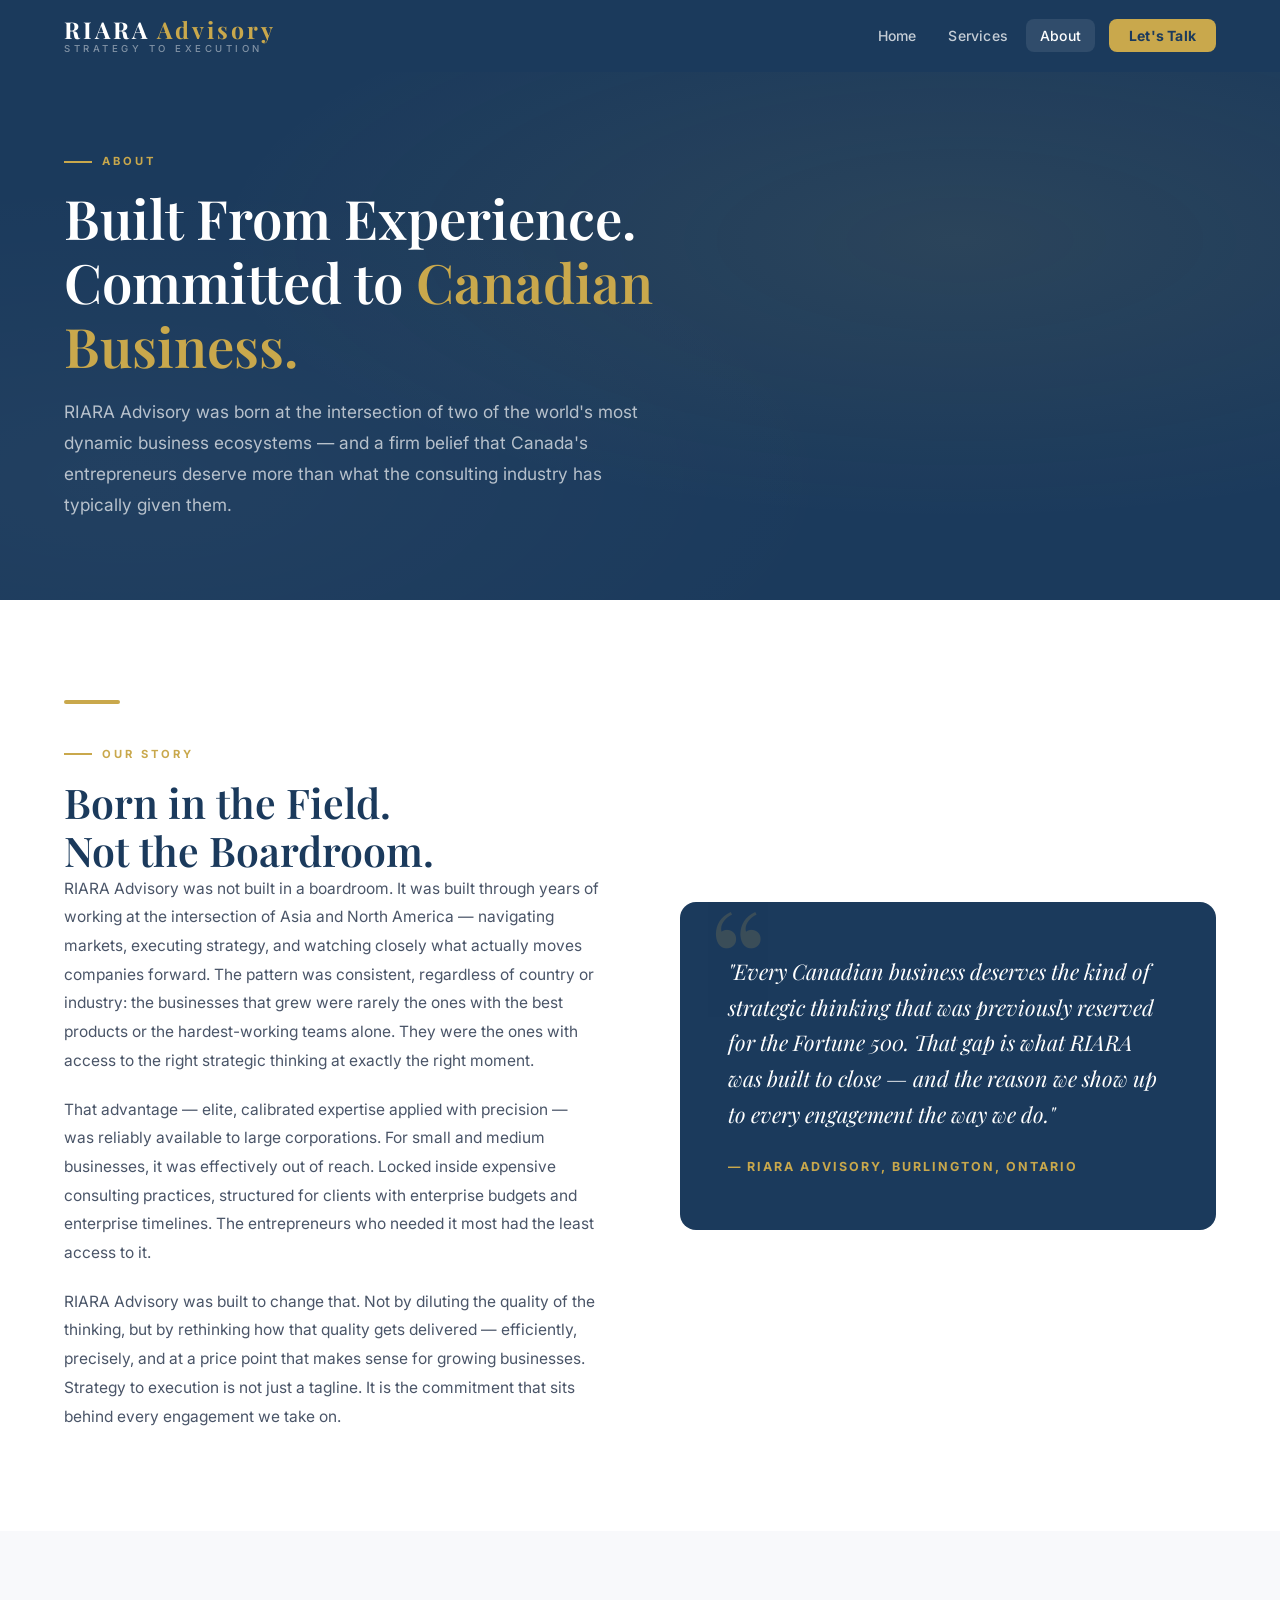
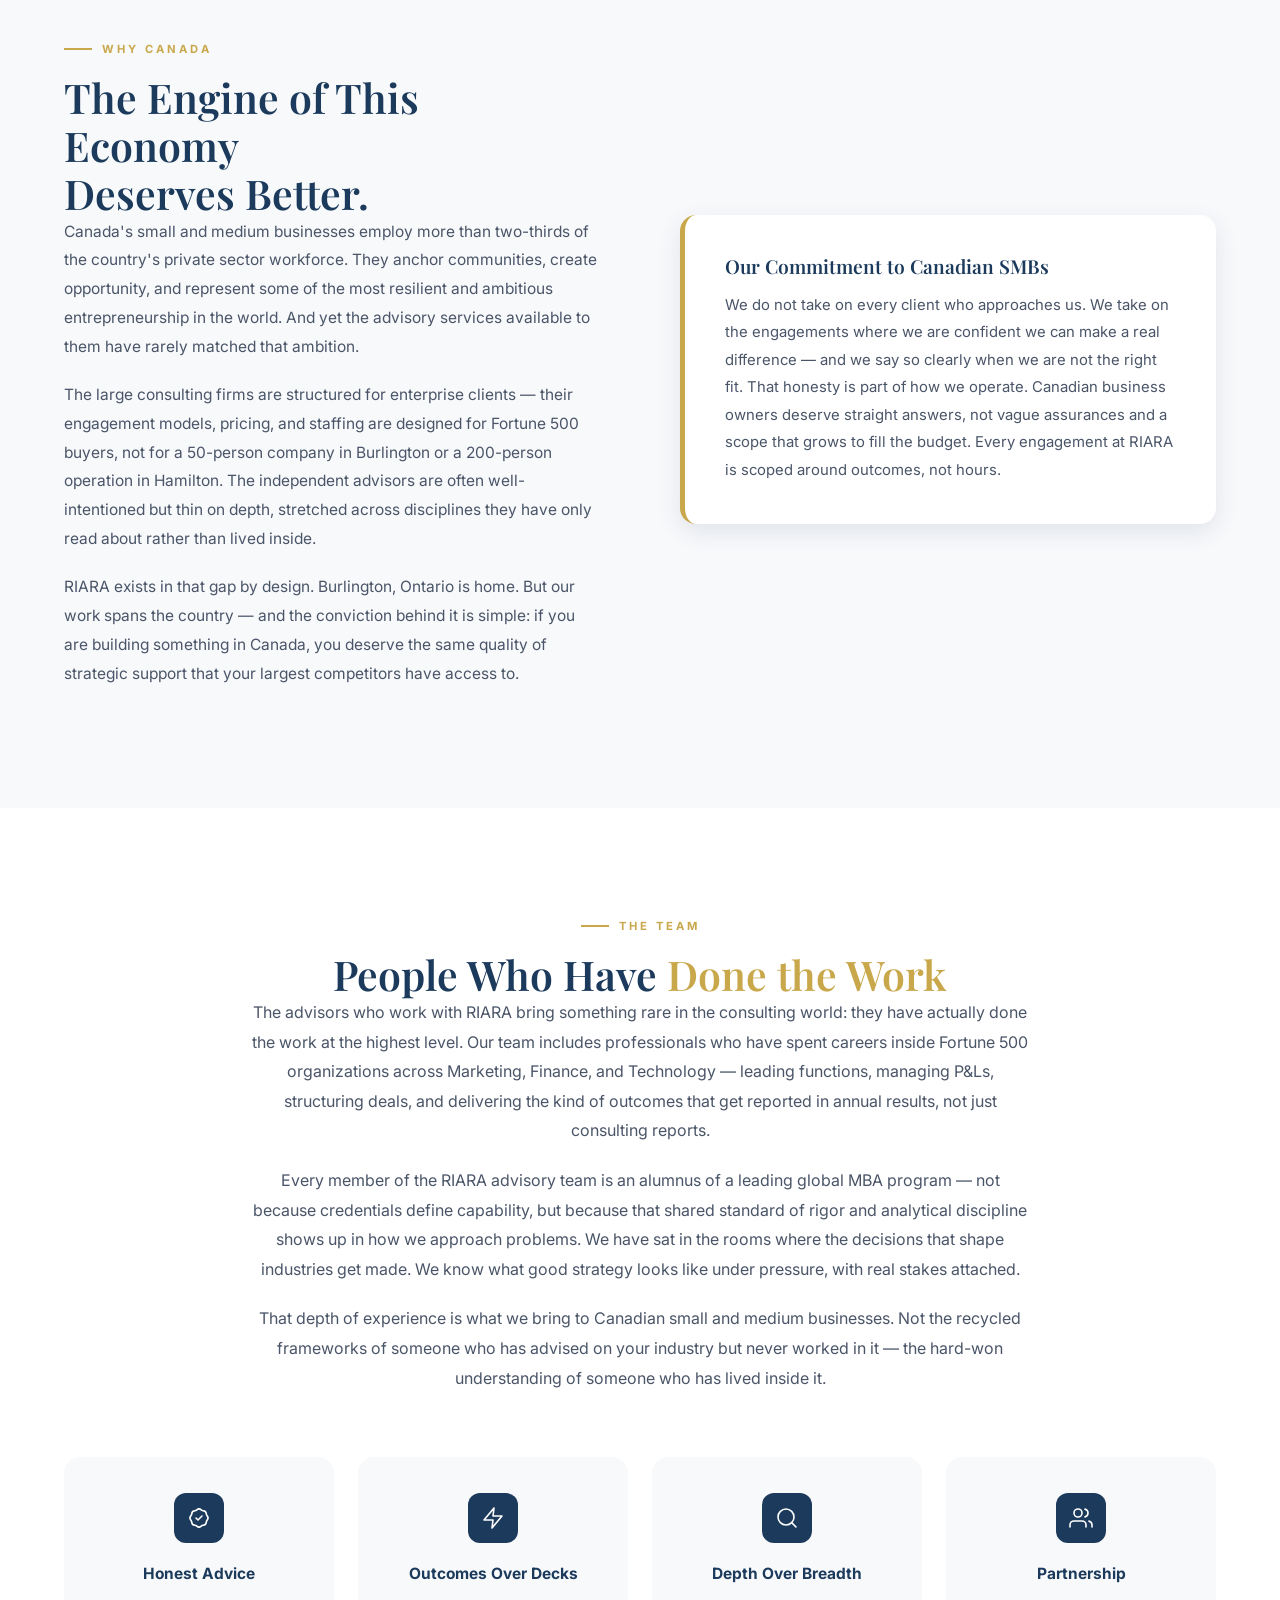
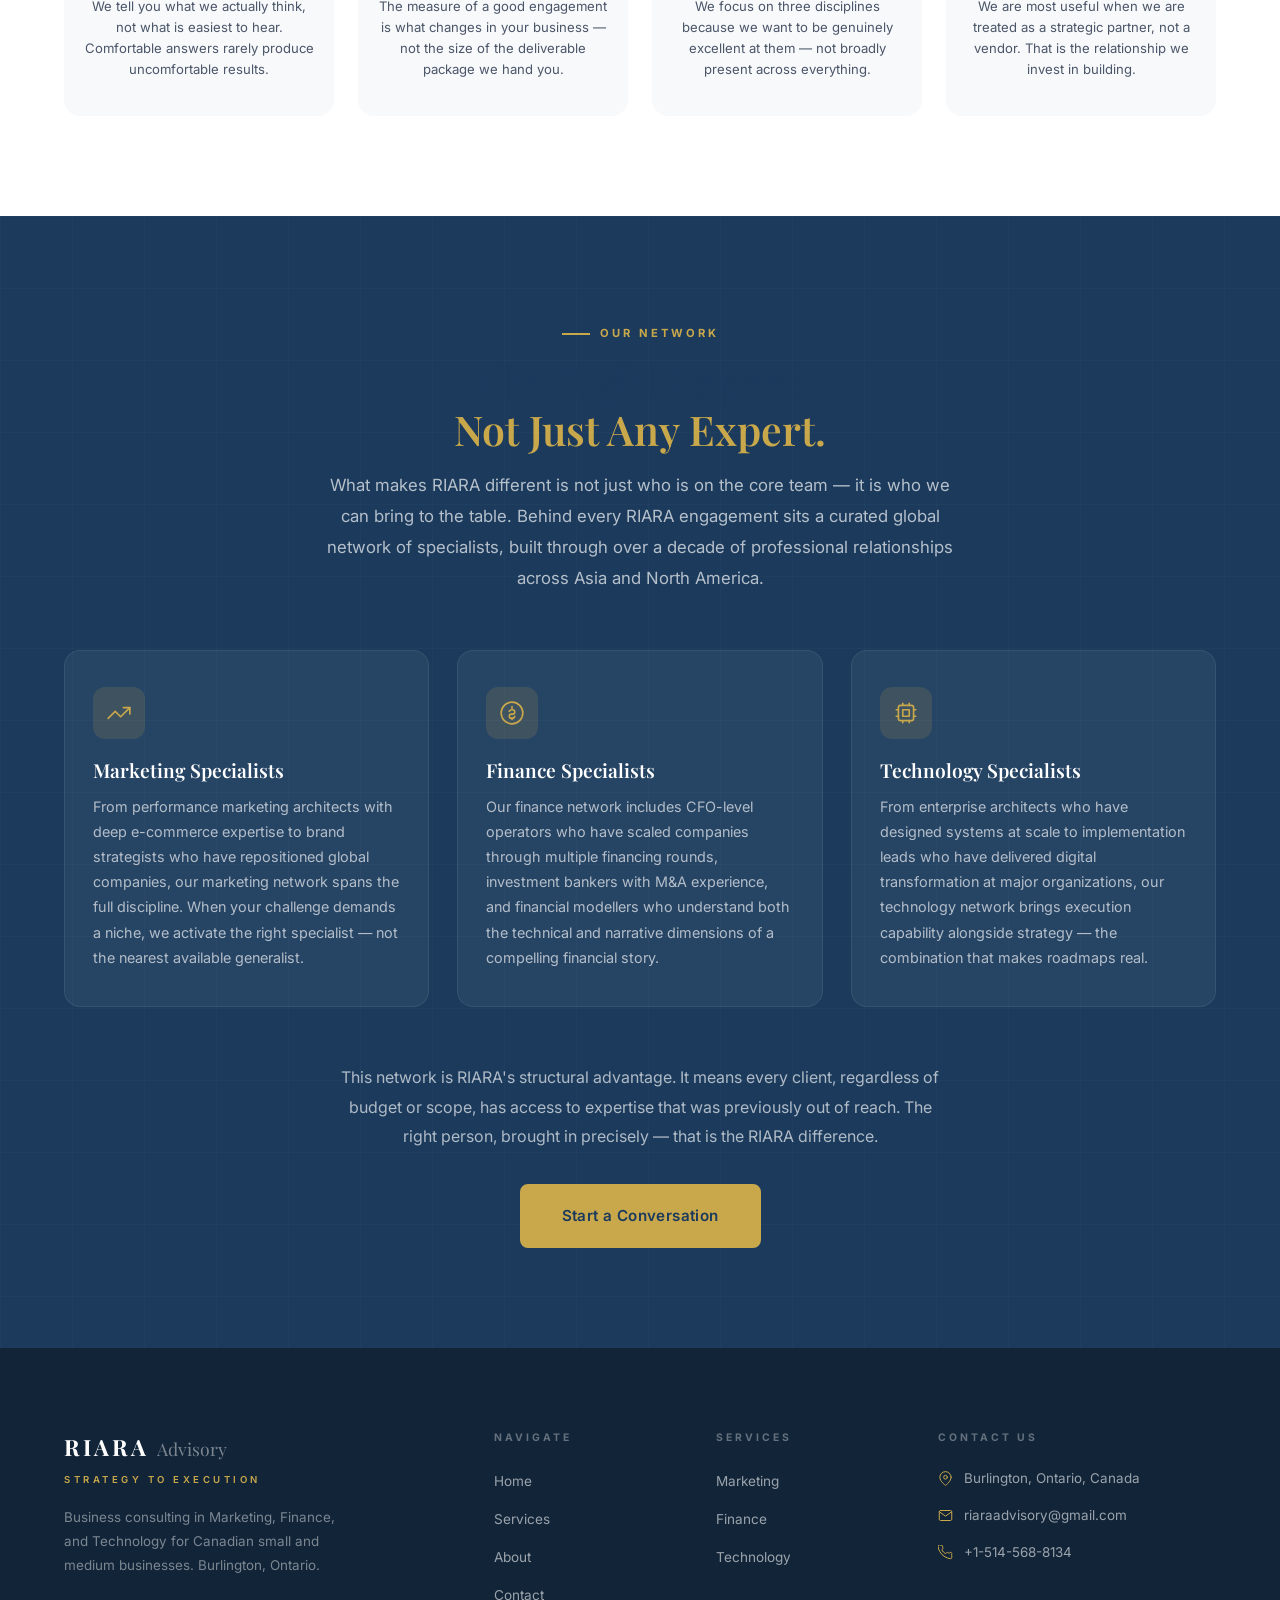
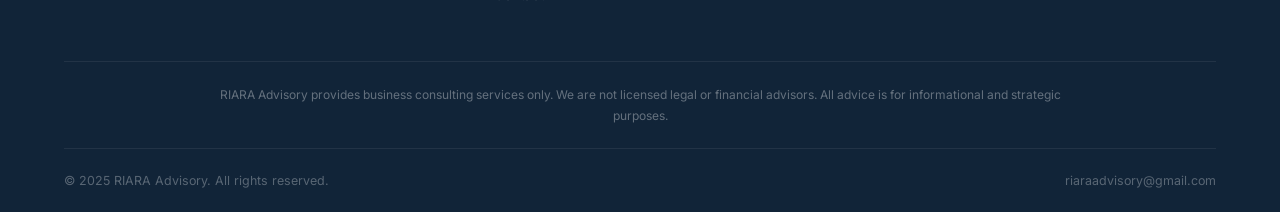
==== about.html @ 06f5a24e "Initial website launch" ====
<!DOCTYPE html>
<html lang="en">
<head>
  <meta charset="UTF-8" />
  <meta name="viewport" content="width=device-width, initial-scale=1.0" />
  <meta name="description" content="About RIARA Advisory — built from real experience across Asia and North America, committed to Canadian small and medium businesses. Burlington, Ontario." />
  <title>About | RIARA Advisory</title>
  <link rel="stylesheet" href="styles.css" />
  <link rel="icon" type="image/svg+xml" href="data:image/svg+xml,%3Csvg xmlns='http://www.w3.org/2000/svg' viewBox='0 0 32 32'%3E%3Crect width='32' height='32' rx='6' fill='%231B3A5C'/%3E%3Ctext x='16' y='22' text-anchor='middle' font-family='Georgia,serif' font-weight='700' font-size='14' fill='%23C9A84C'%3ER%3C/text%3E%3C/svg%3E" />
</head>
<body>

  <!-- ══════════════════════════════════════════════
       NAVIGATION
  ══════════════════════════════════════════════ -->
  <nav class="navbar" role="navigation" aria-label="Main navigation">
    <div class="nav-inner">
      <a href="index.html" class="nav-logo" aria-label="RIARA Advisory — Home">
        <span class="nav-logo-name">RIARA<span> Advisory</span></span>
        <span class="nav-logo-tag">Strategy to Execution</span>
      </a>
      <button class="nav-toggle" aria-label="Toggle navigation" aria-expanded="false">
        <span></span><span></span><span></span>
      </button>
      <ul class="nav-links" role="list">
        <li><a href="index.html">Home</a></li>
        <li><a href="services.html">Services</a></li>
        <li><a href="about.html">About</a></li>
        <li><a href="contact.html" class="nav-cta">Let's Talk</a></li>
      </ul>
    </div>
  </nav>


  <!-- ══════════════════════════════════════════════
       PAGE HEADER
  ══════════════════════════════════════════════ -->
  <header class="page-header" role="banner">
    <div class="container">
      <span class="section-label">About</span>
      <h1>Built From Experience.<br>Committed to <em>Canadian Business.</em></h1>
      <p>
        RIARA Advisory was born at the intersection of two of the world's most dynamic business
        ecosystems — and a firm belief that Canada's entrepreneurs deserve more than what the
        consulting industry has typically given them.
      </p>
    </div>
  </header>


  <!-- ══════════════════════════════════════════════
       OUR STORY
  ══════════════════════════════════════════════ -->
  <section class="section" aria-labelledby="story-heading">
    <div class="container">
      <div class="about-story-grid">

        <div class="story-body reveal">
          <div class="story-accent" aria-hidden="true"></div>
          <span class="section-label">Our Story</span>
          <h2 id="story-heading">Born in the Field.<br>Not the Boardroom.</h2>

          <p>
            RIARA Advisory was not built in a boardroom. It was built through years of working at the
            intersection of Asia and North America — navigating markets, executing strategy, and watching
            closely what actually moves companies forward. The pattern was consistent, regardless of
            country or industry: the businesses that grew were rarely the ones with the best products
            or the hardest-working teams alone. They were the ones with access to the right strategic
            thinking at exactly the right moment.
          </p>
          <p>
            That advantage — elite, calibrated expertise applied with precision — was reliably available
            to large corporations. For small and medium businesses, it was effectively out of reach.
            Locked inside expensive consulting practices, structured for clients with enterprise budgets
            and enterprise timelines. The entrepreneurs who needed it most had the least access to it.
          </p>
          <p>
            RIARA Advisory was built to change that. Not by diluting the quality of the thinking, but
            by rethinking how that quality gets delivered — efficiently, precisely, and at a price point
            that makes sense for growing businesses. Strategy to execution is not just a tagline. It is
            the commitment that sits behind every engagement we take on.
          </p>
        </div>

        <div class="reveal reveal-delay-2">
          <div class="quote-card">
            <blockquote>
              "Every Canadian business deserves the kind of strategic thinking that was previously
              reserved for the Fortune 500. That gap is what RIARA was built to close — and the
              reason we show up to every engagement the way we do."
            </blockquote>
            <cite>— RIARA Advisory, Burlington, Ontario</cite>
          </div>
        </div>

      </div>
    </div>
  </section>


  <!-- ══════════════════════════════════════════════
       WHY CANADA
  ══════════════════════════════════════════════ -->
  <section class="section section--alt" aria-labelledby="canada-heading">
    <div class="container">
      <div class="canada-grid">

        <div class="canada-content reveal">
          <span class="section-label">Why Canada</span>
          <h2 id="canada-heading">The Engine of This Economy<br>Deserves Better.</h2>
          <p>
            Canada's small and medium businesses employ more than two-thirds of the country's
            private sector workforce. They anchor communities, create opportunity, and represent
            some of the most resilient and ambitious entrepreneurship in the world. And yet the
            advisory services available to them have rarely matched that ambition.
          </p>
          <p>
            The large consulting firms are structured for enterprise clients — their engagement
            models, pricing, and staffing are designed for Fortune 500 buyers, not for a
            50-person company in Burlington or a 200-person operation in Hamilton. The independent
            advisors are often well-intentioned but thin on depth, stretched across disciplines
            they have only read about rather than lived inside.
          </p>
          <p>
            RIARA exists in that gap by design. Burlington, Ontario is home. But our work spans
            the country — and the conviction behind it is simple: if you are building something
            in Canada, you deserve the same quality of strategic support that your largest
            competitors have access to.
          </p>
        </div>

        <div class="reveal reveal-delay-2">
          <div class="canada-highlight">
            <h3>Our Commitment to Canadian SMBs</h3>
            <p>
              We do not take on every client who approaches us. We take on the engagements where
              we are confident we can make a real difference — and we say so clearly when we are
              not the right fit. That honesty is part of how we operate. Canadian business owners
              deserve straight answers, not vague assurances and a scope that grows to fill the
              budget. Every engagement at RIARA is scoped around outcomes, not hours.
            </p>
          </div>
        </div>

      </div>
    </div>
  </section>


  <!-- ══════════════════════════════════════════════
       THE TEAM
  ══════════════════════════════════════════════ -->
  <section class="section" aria-labelledby="team-heading">
    <div class="container">
      <div class="section-header--center reveal">
        <span class="section-label">The Team</span>
        <h2 id="team-heading">People Who Have <em>Done the Work</em></h2>
      </div>

      <div class="team-prose reveal reveal-delay-1">
        <p>
          The advisors who work with RIARA bring something rare in the consulting world: they
          have actually done the work at the highest level. Our team includes professionals who
          have spent careers inside Fortune 500 organizations across Marketing, Finance, and
          Technology — leading functions, managing P&amp;Ls, structuring deals, and delivering
          the kind of outcomes that get reported in annual results, not just consulting reports.
        </p>
        <p>
          Every member of the RIARA advisory team is an alumnus of a leading global MBA program —
          not because credentials define capability, but because that shared standard of rigor
          and analytical discipline shows up in how we approach problems. We have sat in the
          rooms where the decisions that shape industries get made. We know what good strategy
          looks like under pressure, with real stakes attached.
        </p>
        <p>
          That depth of experience is what we bring to Canadian small and medium businesses.
          Not the recycled frameworks of someone who has advised on your industry but never
          worked in it — the hard-won understanding of someone who has lived inside it.
        </p>
      </div>

      <!-- Values grid -->
      <div class="values-grid">
        <div class="value-card reveal reveal-delay-1">
          <div class="value-icon" aria-hidden="true">
            <svg viewBox="0 0 24 24"><path d="M9 12l2 2 4-4M7.835 4.697a3.42 3.42 0 001.946-.806 3.42 3.42 0 014.438 0 3.42 3.42 0 001.946.806 3.42 3.42 0 013.138 3.138 3.42 3.42 0 00.806 1.946 3.42 3.42 0 010 4.438 3.42 3.42 0 00-.806 1.946 3.42 3.42 0 01-3.138 3.138 3.42 3.42 0 00-1.946.806 3.42 3.42 0 01-4.438 0 3.42 3.42 0 00-1.946-.806 3.42 3.42 0 01-3.138-3.138 3.42 3.42 0 00-.806-1.946 3.42 3.42 0 010-4.438 3.42 3.42 0 00.806-1.946 3.42 3.42 0 013.138-3.138z"/></svg>
          </div>
          <div class="value-name">Honest Advice</div>
          <p class="value-desc">We tell you what we actually think, not what is easiest to hear. Comfortable answers rarely produce uncomfortable results.</p>
        </div>

        <div class="value-card reveal reveal-delay-2">
          <div class="value-icon" aria-hidden="true">
            <svg viewBox="0 0 24 24"><path d="M13 2L3 14h9l-1 8 10-12h-9l1-8z"/></svg>
          </div>
          <div class="value-name">Outcomes Over Decks</div>
          <p class="value-desc">The measure of a good engagement is what changes in your business — not the size of the deliverable package we hand you.</p>
        </div>

        <div class="value-card reveal reveal-delay-3">
          <div class="value-icon" aria-hidden="true">
            <svg viewBox="0 0 24 24"><circle cx="11" cy="11" r="8"/><line x1="21" y1="21" x2="16.65" y2="16.65"/></svg>
          </div>
          <div class="value-name">Depth Over Breadth</div>
          <p class="value-desc">We focus on three disciplines because we want to be genuinely excellent at them — not broadly present across everything.</p>
        </div>

        <div class="value-card reveal reveal-delay-4">
          <div class="value-icon" aria-hidden="true">
            <svg viewBox="0 0 24 24"><path d="M17 21v-2a4 4 0 00-4-4H5a4 4 0 00-4 4v2"/><circle cx="9" cy="7" r="4"/><path d="M23 21v-2a4 4 0 00-3-3.87M16 3.13a4 4 0 010 7.75"/></svg>
          </div>
          <div class="value-name">Partnership</div>
          <p class="value-desc">We are most useful when we are treated as a strategic partner, not a vendor. That is the relationship we invest in building.</p>
        </div>
      </div>
    </div>
  </section>


  <!-- ══════════════════════════════════════════════
       OUR NETWORK
  ══════════════════════════════════════════════ -->
  <section class="section section--navy" aria-labelledby="network-heading">
    <div class="container">
      <div class="section-header--center reveal">
        <span class="section-label">Our Network</span>
        <h2 class="section-title" id="network-heading">The Right Expert.<br><em>Not Just Any Expert.</em></h2>
        <p class="section-intro centered" style="color:rgba(255,255,255,.68)">
          What makes RIARA different is not just who is on the core team — it is who we can
          bring to the table. Behind every RIARA engagement sits a curated global network of
          specialists, built through over a decade of professional relationships across Asia
          and North America.
        </p>
      </div>

      <div class="network-grid">
        <div class="net-card reveal reveal-delay-1">
          <div class="net-icon" aria-hidden="true">
            <svg viewBox="0 0 24 24"><polyline points="22 7 13.5 15.5 8.5 10.5 2 17"/><polyline points="16 7 22 7 22 13"/></svg>
          </div>
          <h3>Marketing Specialists</h3>
          <p>
            From performance marketing architects with deep e-commerce expertise to brand strategists
            who have repositioned global companies, our marketing network spans the full discipline.
            When your challenge demands a niche, we activate the right specialist — not the nearest
            available generalist.
          </p>
        </div>

        <div class="net-card reveal reveal-delay-2">
          <div class="net-icon" aria-hidden="true">
            <svg viewBox="0 0 24 24"><circle cx="12" cy="12" r="10"/><path d="M12 6v1.5m0 9V18m-2.5-7.5A2.5 2.5 0 0112 9h.5a2 2 0 010 4h-1a2 2 0 000 4H12a2.5 2.5 0 002.5-2"/></svg>
          </div>
          <h3>Finance Specialists</h3>
          <p>
            Our finance network includes CFO-level operators who have scaled companies through
            multiple financing rounds, investment bankers with M&amp;A experience, and financial
            modellers who understand both the technical and narrative dimensions of a compelling
            financial story.
          </p>
        </div>

        <div class="net-card reveal reveal-delay-3">
          <div class="net-icon" aria-hidden="true">
            <svg viewBox="0 0 24 24"><rect x="5" y="5" width="14" height="14" rx="2"/><rect x="9" y="9" width="6" height="6"/><path d="M9 5V3M15 5V3M9 21v-2M15 21v-2M5 9H3M5 15H3M21 9h-2M21 15h-2"/></svg>
          </div>
          <h3>Technology Specialists</h3>
          <p>
            From enterprise architects who have designed systems at scale to implementation leads
            who have delivered digital transformation at major organizations, our technology
            network brings execution capability alongside strategy — the combination that makes
            roadmaps real.
          </p>
        </div>
      </div>

      <div style="text-align:center; margin-top:56px;" class="reveal">
        <p style="color:rgba(255,255,255,.65); max-width:600px; margin:0 auto 32px; font-size:1rem; line-height:1.85;">
          This network is RIARA's structural advantage. It means every client, regardless of
          budget or scope, has access to expertise that was previously out of reach. The right
          person, brought in precisely — that is the RIARA difference.
        </p>
        <a href="contact.html" class="btn btn-primary btn-lg">Start a Conversation</a>
      </div>
    </div>
  </section>


  <!-- ══════════════════════════════════════════════
       FOOTER
  ══════════════════════════════════════════════ -->
  <footer class="footer" role="contentinfo">
    <div class="footer-main">
      <div class="container">
        <div class="footer-grid">

          <div>
            <div class="footer-brand-logo">
              <span class="footer-brand-name">RIARA<span> </span></span>
              <span class="footer-brand-suffix">Advisory</span>
            </div>
            <div class="footer-brand-tagline">Strategy to Execution</div>
            <p class="footer-brand-desc">
              Business consulting in Marketing, Finance, and Technology for Canadian
              small and medium businesses. Burlington, Ontario.
            </p>
          </div>

          <div>
            <p class="footer-col-head">Navigate</p>
            <ul class="footer-nav-links" role="list">
              <li><a href="index.html">Home</a></li>
              <li><a href="services.html">Services</a></li>
              <li><a href="about.html">About</a></li>
              <li><a href="contact.html">Contact</a></li>
            </ul>
          </div>

          <div>
            <p class="footer-col-head">Services</p>
            <ul class="footer-nav-links" role="list">
              <li><a href="services.html#marketing">Marketing</a></li>
              <li><a href="services.html#finance">Finance</a></li>
              <li><a href="services.html#technology">Technology</a></li>
            </ul>
          </div>

          <div>
            <p class="footer-col-head">Contact Us</p>
            <div class="footer-contact-item">
              <svg viewBox="0 0 24 24" aria-hidden="true"><path d="M21 10c0 7-9 13-9 13s-9-6-9-13a9 9 0 0118 0z"/><circle cx="12" cy="10" r="3"/></svg>
              <span>Burlington, Ontario, Canada</span>
            </div>
            <div class="footer-contact-item">
              <svg viewBox="0 0 24 24" aria-hidden="true"><path d="M4 4h16c1.1 0 2 .9 2 2v12c0 1.1-.9 2-2 2H4c-1.1 0-2-.9-2-2V6c0-1.1.9-2 2-2z"/><polyline points="22,6 12,13 2,6"/></svg>
              <a href="mailto:riaraadvisory@gmail.com">riaraadvisory@gmail.com</a>
            </div>
            <div class="footer-contact-item">
              <svg viewBox="0 0 24 24" aria-hidden="true"><path d="M22 16.92v3a2 2 0 01-2.18 2 19.79 19.79 0 01-8.63-3.07A19.5 19.5 0 013.07 10.8 19.79 19.79 0 01.1 2.14 2 2 0 012.11 0h3a2 2 0 012 1.72 12.84 12.84 0 00.7 2.81 2 2 0 01-.45 2.11L6.09 7.91a16 16 0 006 6l1.27-1.27a2 2 0 012.11-.45 12.84 12.84 0 002.81.7A2 2 0 0122 14.92z"/></svg>
              <a href="tel:+15145688134">+1-514-568-8134</a>
            </div>
          </div>

        </div>
      </div>
    </div>

    <div class="container">
      <hr class="footer-hr" />
      <div class="footer-disclaimer">
        <p>
          RIARA Advisory provides business consulting services only. We are not licensed legal or
          financial advisors. All advice is for informational and strategic purposes.
        </p>
      </div>
      <div class="footer-bottom">
        <p>&copy; 2025 RIARA Advisory. All rights reserved.</p>
        <a href="contact.html">riaraadvisory@gmail.com</a>
      </div>
    </div>
  </footer>

  <script src="script.js"></script>
</body>
</html>
---- styles.css ----
/* ============================================================
   RIARA ADVISORY — styles.css
   Palette: Navy #1B3A5C  |  Gold #C9A84C  |  White #FFFFFF
   ============================================================ */

@import url('https://fonts.googleapis.com/css2?family=Playfair+Display:ital,wght@0,400;0,600;0,700;1,400;1,600&family=Inter:wght@300;400;500;600;700&display=swap');

/* ── Variables ─────────────────────────────────────────── */
:root {
  --navy:        #1B3A5C;
  --navy-dark:   #112438;
  --navy-mid:    #234b78;
  --gold:        #C9A84C;
  --gold-light:  #dbbe72;
  --gold-dark:   #a8882e;
  --white:       #FFFFFF;
  --off-white:   #F8F9FB;
  --light-gray:  #EFF2F6;
  --mid-gray:    #DDE3EC;
  --text-dark:   #16202E;
  --text-mid:    #4A5568;
  --text-light:  #718096;

  --ff-display: 'Playfair Display', Georgia, serif;
  --ff-body:    'Inter', -apple-system, BlinkMacSystemFont, 'Segoe UI', sans-serif;

  --max-w:     1200px;
  --pad-x:     24px;
  --nav-h:     72px;

  --sp-xs:  8px;
  --sp-sm:  16px;
  --sp-md:  32px;
  --sp-lg:  64px;
  --sp-xl:  100px;

  --radius:    8px;
  --radius-lg: 16px;

  --shadow-sm: 0 2px 8px  rgba(27,58,92,.07);
  --shadow-md: 0 8px 24px rgba(27,58,92,.11);
  --shadow-lg: 0 20px 56px rgba(27,58,92,.15);

  --ease: .3s ease;
}

/* ── Reset ──────────────────────────────────────────────── */
*,*::before,*::after { box-sizing:border-box; margin:0; padding:0; }

html { scroll-behavior:smooth; font-size:16px; }

body {
  font-family: var(--ff-body);
  color: var(--text-dark);
  background: var(--white);
  line-height: 1.7;
  -webkit-font-smoothing: antialiased;
}

img { max-width:100%; height:auto; display:block; }
a   { color:inherit; text-decoration:none; }
ul  { list-style:none; }
button { cursor:pointer; border:none; background:none; font-family:inherit; }

/* ── Typography ─────────────────────────────────────────── */
h1,h2,h3,h4 {
  font-family: var(--ff-display);
  line-height: 1.18;
  font-weight: 600;
  color: var(--navy);
}
h1 { font-size: clamp(2.1rem, 4.5vw, 3.4rem); }
h2 { font-size: clamp(1.75rem, 3.2vw, 2.6rem); }
h3 { font-size: clamp(1.2rem,  2.2vw, 1.65rem); }
h4 { font-size: 1.05rem; font-family: var(--ff-body); font-weight: 700; }

p  { color: var(--text-mid); line-height: 1.85; }

em { font-style:normal; color: var(--gold); }

/* ── Layout helpers ─────────────────────────────────────── */
.container {
  max-width: var(--max-w);
  margin: 0 auto;
  padding: 0 var(--pad-x);
}

.section { padding: var(--sp-xl) 0; }
.section--alt { background: var(--off-white); }
.section--navy {
  background: var(--navy);
  position: relative;
  overflow: hidden;
}
.section--navy::before {
  content: '';
  position: absolute;
  inset: 0;
  background-image:
    linear-gradient(rgba(255,255,255,.025) 1px, transparent 1px),
    linear-gradient(90deg, rgba(255,255,255,.025) 1px, transparent 1px);
  background-size: 72px 72px;
  pointer-events: none;
}
.section--navy .container { position:relative; z-index:1; }

.section-label {
  display: inline-flex;
  align-items: center;
  gap: 10px;
  font-size: .7rem;
  font-weight: 700;
  letter-spacing: 3px;
  text-transform: uppercase;
  color: var(--gold);
  margin-bottom: 14px;
}
.section-label::before {
  content: '';
  display: block;
  width: 28px;
  height: 2px;
  background: var(--gold);
  flex-shrink: 0;
}

.section-title { margin-bottom: 16px; }

.section-intro {
  font-size: 1.05rem;
  color: var(--text-mid);
  max-width: 640px;
  line-height: 1.85;
  margin-bottom: 56px;
}
.section-intro.centered { margin-inline: auto; text-align: center; }

.section-header--center { text-align: center; }
.section-header--center .section-label { justify-content: center; }
.section-header--center .section-intro { margin-inline: auto; }

/* ── Buttons ────────────────────────────────────────────── */
.btn {
  display: inline-flex;
  align-items: center;
  justify-content: center;
  gap: 8px;
  padding: 14px 32px;
  border-radius: var(--radius);
  font-family: var(--ff-body);
  font-size: .9rem;
  font-weight: 600;
  letter-spacing: .4px;
  transition: all var(--ease);
  border: 2px solid transparent;
  white-space: nowrap;
}
.btn-primary {
  background: var(--gold);
  color: var(--navy);
  border-color: var(--gold);
}
.btn-primary:hover {
  background: var(--gold-dark);
  border-color: var(--gold-dark);
  transform: translateY(-2px);
  box-shadow: 0 8px 28px rgba(201,168,76,.38);
}
.btn-secondary {
  background: transparent;
  color: var(--white);
  border-color: rgba(255,255,255,.55);
}
.btn-secondary:hover {
  background: var(--white);
  border-color: var(--white);
  color: var(--navy);
  transform: translateY(-2px);
}
.btn-outline {
  background: transparent;
  color: var(--navy);
  border-color: var(--navy);
}
.btn-outline:hover {
  background: var(--navy);
  color: var(--white);
  transform: translateY(-2px);
}
.btn-lg { padding: 17px 40px; font-size: .95rem; }


/* ============================================================
   NAVIGATION
   ============================================================ */
.navbar {
  position: fixed;
  top: 0; left: 0; right: 0;
  z-index: 1000;
  height: var(--nav-h);
  background: var(--navy);
  transition: box-shadow var(--ease);
}
.navbar.scrolled {
  box-shadow: 0 4px 28px rgba(0,0,0,.18);
}
.nav-inner {
  max-width: var(--max-w);
  margin: 0 auto;
  padding: 0 var(--pad-x);
  height: 100%;
  display: flex;
  align-items: center;
  justify-content: space-between;
}

/* Logo */
.nav-logo { display:flex; flex-direction:column; line-height:1; gap:3px; }
.nav-logo-name {
  font-family: var(--ff-display);
  font-size: 1.45rem;
  font-weight: 700;
  color: var(--white);
  letter-spacing: 3px;
}
.nav-logo-name span { color: var(--gold); }
.nav-logo-tag {
  font-size: .6rem;
  font-weight: 500;
  letter-spacing: 3.5px;
  text-transform: uppercase;
  color: rgba(255,255,255,.45);
}

/* Links */
.nav-links {
  display: flex;
  align-items: center;
  gap: 4px;
}
.nav-links a {
  font-size: .875rem;
  font-weight: 500;
  color: rgba(255,255,255,.75);
  padding: 8px 14px;
  border-radius: var(--radius);
  transition: all var(--ease);
  letter-spacing: .2px;
}
.nav-links a:hover,
.nav-links a.active {
  color: var(--white);
  background: rgba(255,255,255,.09);
}
.nav-links .nav-cta {
  background: var(--gold);
  color: var(--navy);
  padding: 8px 20px;
  margin-left: 10px;
  font-weight: 700;
}
.nav-links .nav-cta:hover {
  background: var(--gold-dark);
  color: var(--navy);
  box-shadow: 0 4px 16px rgba(201,168,76,.4);
}

/* Hamburger */
.nav-toggle {
  display: none;
  flex-direction: column;
  justify-content: space-between;
  width: 26px;
  height: 18px;
  padding: 0;
  background: none;
  border: none;
}
.nav-toggle span {
  display: block;
  height: 2px;
  background: var(--white);
  border-radius: 2px;
  transition: all var(--ease);
}
.nav-toggle.open span:nth-child(1) { transform: rotate(45deg) translate(5px,6px); }
.nav-toggle.open span:nth-child(2) { opacity:0; }
.nav-toggle.open span:nth-child(3) { transform: rotate(-45deg) translate(5px,-6px); }


/* ============================================================
   PAGE HEADER (interior pages)
   ============================================================ */
.page-header {
  padding: calc(var(--nav-h) + 72px) 0 80px;
  background: var(--navy);
  position: relative;
  overflow: hidden;
}
.page-header::after {
  content: '';
  position: absolute;
  inset: 0;
  background:
    radial-gradient(ellipse at 75% 40%, rgba(201,168,76,.09) 0%, transparent 55%),
    radial-gradient(ellipse at 10% 80%, rgba(255,255,255,.03) 0%, transparent 45%);
  pointer-events: none;
}
.page-header .container { position:relative; z-index:1; }
.page-header .section-label { color: var(--gold); }
.page-header h1 { color: var(--white); max-width: 700px; margin-bottom: 18px; }
.page-header p  {
  color: rgba(255,255,255,.68);
  max-width: 580px;
  font-size: 1.08rem;
  line-height: 1.8;
}


/* ============================================================
   HERO
   ============================================================ */
.hero {
  min-height: 100vh;
  display: flex;
  align-items: center;
  background: var(--navy);
  position: relative;
  overflow: hidden;
  padding-top: var(--nav-h);
}
.hero-bg {
  position: absolute;
  inset: 0;
  background:
    radial-gradient(ellipse at 68% 18%, rgba(201,168,76,.1)  0%, transparent 48%),
    radial-gradient(ellipse at 15% 85%, rgba(255,255,255,.04) 0%, transparent 40%);
}
.hero-grid-pattern {
  position: absolute;
  inset: 0;
  background-image:
    linear-gradient(rgba(255,255,255,.028) 1px, transparent 1px),
    linear-gradient(90deg, rgba(255,255,255,.028) 1px, transparent 1px);
  background-size: 60px 60px;
}
.hero-content {
  position: relative;
  z-index: 1;
  max-width: 720px;
  padding: 80px 0;
}
.hero-eyebrow {
  display: inline-flex;
  align-items: center;
  gap: 12px;
  font-size: .7rem;
  font-weight: 700;
  letter-spacing: 3.5px;
  text-transform: uppercase;
  color: var(--gold);
  margin-bottom: 28px;
}
.hero-eyebrow::before {
  content: '';
  display: block;
  width: 36px;
  height: 2px;
  background: var(--gold);
}
.hero h1 {
  color: var(--white);
  font-size: clamp(2.4rem, 5vw, 3.8rem);
  font-weight: 700;
  line-height: 1.1;
  margin-bottom: 28px;
}
.hero-body {
  font-size: 1.12rem;
  color: rgba(255,255,255,.7);
  line-height: 1.85;
  max-width: 600px;
  margin-bottom: 44px;
}
.hero-actions {
  display: flex;
  gap: 16px;
  flex-wrap: wrap;
}

/* Scroll indicator */
.hero-scroll {
  position: absolute;
  bottom: 36px;
  left: 50%;
  transform: translateX(-50%);
  display: flex;
  flex-direction: column;
  align-items: center;
  gap: 6px;
  color: rgba(255,255,255,.3);
  font-size: .65rem;
  letter-spacing: 2px;
  text-transform: uppercase;
  animation: scrollBounce 2.2s ease-in-out infinite;
}
.hero-scroll svg {
  width: 18px;
  height: 18px;
  stroke: rgba(255,255,255,.3);
  fill: none;
  stroke-width: 2;
}
@keyframes scrollBounce {
  0%,100% { transform: translateX(-50%) translateY(0); }
  55%      { transform: translateX(-50%) translateY(7px); }
}


/* ============================================================
   SERVICES OVERVIEW (Homepage)
   ============================================================ */
.services-grid {
  display: grid;
  grid-template-columns: repeat(3,1fr);
  gap: 28px;
}
.svc-card {
  background: var(--white);
  border-radius: var(--radius-lg);
  padding: 40px 32px 36px;
  box-shadow: var(--shadow-sm);
  border-top: 3px solid transparent;
  transition: all .38s ease;
  position: relative;
  overflow: hidden;
}
.svc-card:hover {
  transform: translateY(-10px);
  box-shadow: var(--shadow-lg);
  border-top-color: var(--gold);
}
.svc-icon {
  width: 52px;
  height: 52px;
  background: rgba(27,58,92,.07);
  border-radius: 12px;
  display: flex;
  align-items: center;
  justify-content: center;
  margin-bottom: 22px;
  transition: background var(--ease);
}
.svc-card:hover .svc-icon { background: rgba(201,168,76,.14); }
.svc-icon svg {
  width: 26px; height: 26px;
  stroke: var(--navy); fill: none; stroke-width: 1.6;
  stroke-linecap: round; stroke-linejoin: round;
  transition: stroke var(--ease);
}
.svc-card:hover .svc-icon svg { stroke: var(--gold-dark); }
.svc-card h3 { font-size: 1.3rem; margin-bottom: 14px; }
.svc-card p  { font-size: .94rem; margin-bottom: 24px; }
.svc-link {
  display: inline-flex;
  align-items: center;
  gap: 6px;
  font-size: .84rem;
  font-weight: 700;
  color: var(--gold-dark);
  letter-spacing: .2px;
  transition: gap var(--ease);
}
.svc-link:hover { gap: 10px; }
.svc-link svg {
  width: 14px; height: 14px;
  stroke: var(--gold-dark); fill: none; stroke-width: 2.2;
  stroke-linecap: round; stroke-linejoin: round;
}


/* ============================================================
   WHY RIARA (Homepage)
   ============================================================ */
.why-grid {
  display: grid;
  grid-template-columns: repeat(3,1fr);
  gap: 48px;
}
.why-item { position: relative; }
.why-num {
  font-family: var(--ff-display);
  font-size: 5rem;
  font-weight: 700;
  color: rgba(27,58,92,.05);
  line-height: 1;
  margin-bottom: -22px;
  transition: color .4s ease;
  user-select: none;
}
.why-item:hover .why-num { color: rgba(201,168,76,.1); }
.why-icon-wrap {
  width: 62px; height: 62px;
  background: var(--navy);
  border-radius: 16px;
  display: flex;
  align-items: center;
  justify-content: center;
  margin-bottom: 22px;
  transition: all .35s ease;
}
.why-item:hover .why-icon-wrap {
  background: var(--gold);
  transform: rotate(-6deg) scale(1.05);
}
.why-icon-wrap svg {
  width: 30px; height: 30px;
  stroke: var(--white); fill: none; stroke-width: 1.5;
  stroke-linecap: round; stroke-linejoin: round;
  transition: stroke var(--ease);
}
.why-item:hover .why-icon-wrap svg { stroke: var(--navy); }
.why-item h3 { font-size: 1.3rem; margin-bottom: 14px; }
.why-item p  { font-size: .94rem; line-height: 1.87; }


/* ============================================================
   CREDIBILITY / STATS (Homepage)
   ============================================================ */
.cred-grid {
  display: grid;
  grid-template-columns: 1fr 1fr;
  gap: 72px;
  align-items: center;
}
.cred-text .section-title { color: var(--white); }
.cred-text p {
  color: rgba(255,255,255,.7);
  margin-bottom: 20px;
  font-size: 1rem;
  line-height: 1.85;
}
.stats-grid {
  display: grid;
  grid-template-columns: 1fr 1fr;
  gap: 24px;
}
.stat-card {
  background: rgba(255,255,255,.05);
  border: 1px solid rgba(255,255,255,.08);
  border-radius: var(--radius-lg);
  padding: 32px 24px;
  text-align: center;
  transition: all var(--ease);
}
.stat-card:hover {
  background: rgba(201,168,76,.1);
  border-color: rgba(201,168,76,.3);
  transform: translateY(-3px);
}
.stat-val {
  font-family: var(--ff-display);
  font-size: 2.4rem;
  font-weight: 700;
  color: var(--gold);
  line-height: 1;
  margin-bottom: 8px;
}
.stat-label {
  font-size: .82rem;
  color: rgba(255,255,255,.55);
  line-height: 1.45;
  letter-spacing: .2px;
}


/* ============================================================
   HOMEPAGE CTA BAND
   ============================================================ */
.cta-band {
  padding: var(--sp-xl) 0;
  background: var(--light-gray);
  text-align: center;
}
.cta-band .section-title { max-width: 660px; margin-inline: auto; margin-bottom: 16px; }
.cta-band .section-intro  { max-width: 560px; }
.cta-band .cta-actions { display:flex; gap:16px; justify-content:center; flex-wrap:wrap; }


/* ============================================================
   SERVICES DETAIL PAGE
   ============================================================ */
.svc-detail { padding: var(--sp-xl) 0; }
.svc-detail:nth-of-type(odd)  { background: var(--white); }
.svc-detail:nth-of-type(even) { background: var(--off-white); }

.svc-detail-grid {
  display: grid;
  grid-template-columns: 1.1fr 1fr;
  gap: 72px;
  align-items: start;
}

.svc-detail-label {
  font-size: .68rem;
  font-weight: 700;
  letter-spacing: 3px;
  text-transform: uppercase;
  color: var(--gold);
  display: block;
  margin-bottom: 10px;
}
.svc-detail h2 { margin-bottom: 10px; }
.svc-subline {
  font-family: var(--ff-display);
  font-style: italic;
  font-size: 1.15rem;
  color: var(--text-mid);
  margin-bottom: 28px;
  line-height: 1.5;
}
.svc-detail-body p { margin-bottom: 18px; font-size: .97rem; }

/* Outcomes card */
.outcomes-card {
  background: var(--navy);
  border-radius: var(--radius-lg);
  padding: 40px 36px;
  position: sticky;
  top: calc(var(--nav-h) + 24px);
}
.outcomes-card-title {
  font-size: .68rem;
  font-weight: 700;
  letter-spacing: 3px;
  text-transform: uppercase;
  color: var(--gold);
  margin-bottom: 24px;
  display: block;
}
.outcome-row {
  display: flex;
  align-items: flex-start;
  gap: 14px;
  padding-bottom: 18px;
  margin-bottom: 18px;
  border-bottom: 1px solid rgba(255,255,255,.07);
}
.outcome-row:last-child { padding-bottom:0; margin-bottom:0; border-bottom:none; }
.outcome-check {
  width: 22px; height: 22px; min-width: 22px;
  background: rgba(201,168,76,.15);
  border-radius: 50%;
  display: flex;
  align-items: center;
  justify-content: center;
  margin-top: 2px;
}
.outcome-check svg {
  width: 11px; height: 11px;
  stroke: var(--gold); fill: none; stroke-width: 2.5;
  stroke-linecap: round; stroke-linejoin: round;
}
.outcome-text {
  font-size: .88rem;
  color: rgba(255,255,255,.82);
  line-height: 1.65;
}

/* Deliverables */
.deliverables { margin-top: 40px; }
.deliverables-title {
  font-size: .68rem;
  font-weight: 700;
  letter-spacing: 3px;
  text-transform: uppercase;
  color: var(--navy);
  display: block;
  margin-bottom: 16px;
}
.deliverables-list {
  display: grid;
  grid-template-columns: 1fr 1fr;
  gap: 10px;
}
.del-item {
  display: flex;
  align-items: center;
  gap: 10px;
  padding: 11px 16px;
  background: var(--white);
  border: 1px solid var(--mid-gray);
  border-radius: var(--radius);
  font-size: .84rem;
  font-weight: 500;
  color: var(--text-dark);
  transition: all var(--ease);
}
.svc-detail:nth-of-type(even) .del-item { background: var(--light-gray); }
.del-item:hover {
  border-color: var(--gold);
  background: rgba(201,168,76,.06);
}
.del-dot {
  width: 6px; height: 6px; min-width: 6px;
  background: var(--gold);
  border-radius: 50%;
}

/* Services page CTA */
.svc-page-cta {
  padding: var(--sp-xl) 0;
  background: var(--navy);
  text-align: center;
}
.svc-page-cta .section-title { color: var(--white); max-width: 580px; margin-inline: auto; margin-bottom: 16px; }
.svc-page-cta p { color: rgba(255,255,255,.65); max-width: 500px; margin-inline: auto; margin-bottom: 40px; }


/* ============================================================
   ABOUT PAGE
   ============================================================ */

/* Story section */
.about-story-grid {
  display: grid;
  grid-template-columns: 1fr 1fr;
  gap: 80px;
  align-items: center;
}
.story-body p { font-size: .97rem; margin-bottom: 20px; }
.story-body p:last-child { margin-bottom: 0; }

.story-accent {
  width: 56px; height: 4px;
  background: var(--gold);
  margin-bottom: 32px;
  border-radius: 2px;
}

.quote-card {
  background: var(--navy);
  border-radius: var(--radius-lg);
  padding: 52px 48px;
  position: relative;
  overflow: hidden;
}
.quote-card::before {
  content: '\201C';
  font-family: var(--ff-display);
  font-size: 9rem;
  color: var(--gold);
  opacity: .18;
  position: absolute;
  top: -18px; left: 28px;
  line-height: 1;
  pointer-events: none;
}
.quote-card blockquote {
  font-family: var(--ff-display);
  font-size: 1.35rem;
  font-style: italic;
  color: var(--white);
  line-height: 1.65;
  position: relative;
  z-index: 1;
}
.quote-card cite {
  display: block;
  margin-top: 24px;
  font-style: normal;
  font-size: .78rem;
  font-weight: 700;
  letter-spacing: 2px;
  text-transform: uppercase;
  color: var(--gold);
}

/* Canada section */
.canada-grid {
  display: grid;
  grid-template-columns: 1fr 1fr;
  gap: 80px;
  align-items: center;
}
.canada-content p { margin-bottom: 20px; font-size: .97rem; }

.canada-highlight {
  background: var(--white);
  border-radius: var(--radius-lg);
  padding: 40px;
  box-shadow: var(--shadow-md);
  border-left: 5px solid var(--gold);
}
.canada-highlight h3 { font-size: 1.2rem; margin-bottom: 14px; }
.canada-highlight p  { font-size: .93rem; }

/* Team section */
.team-prose {
  max-width: 780px;
  margin-inline: auto;
  text-align: center;
}
.team-prose p { font-size: 1rem; margin-bottom: 20px; }

/* Values */
.values-grid {
  display: grid;
  grid-template-columns: repeat(4,1fr);
  gap: 24px;
  margin-top: 64px;
}
.value-card {
  text-align: center;
  padding: 36px 20px;
  background: var(--off-white);
  border-radius: var(--radius-lg);
  transition: all var(--ease);
}
.value-card:hover {
  background: var(--navy);
  transform: translateY(-5px);
  box-shadow: var(--shadow-md);
}
.value-icon {
  width: 50px; height: 50px;
  background: var(--navy);
  border-radius: 12px;
  display: flex;
  align-items: center;
  justify-content: center;
  margin: 0 auto 18px;
  transition: background var(--ease);
}
.value-card:hover .value-icon { background: var(--gold); }
.value-icon svg {
  width: 24px; height: 24px;
  stroke: var(--white); fill: none; stroke-width: 1.6;
  stroke-linecap: round; stroke-linejoin: round;
  transition: stroke var(--ease);
}
.value-card:hover .value-icon svg { stroke: var(--navy); }
.value-name {
  font-size: .97rem;
  font-weight: 700;
  color: var(--navy);
  margin-bottom: 8px;
  transition: color var(--ease);
}
.value-card:hover .value-name { color: var(--white); }
.value-desc {
  font-size: .82rem;
  color: var(--text-mid);
  line-height: 1.6;
  transition: color var(--ease);
}
.value-card:hover .value-desc { color: rgba(255,255,255,.65); }

/* Network section */
.network-grid {
  display: grid;
  grid-template-columns: repeat(3,1fr);
  gap: 28px;
  margin-top: 56px;
}
.net-card {
  background: rgba(255,255,255,.05);
  border: 1px solid rgba(255,255,255,.08);
  border-radius: var(--radius-lg);
  padding: 36px 28px;
  transition: all var(--ease);
}
.net-card:hover {
  background: rgba(201,168,76,.08);
  border-color: rgba(201,168,76,.28);
  transform: translateY(-4px);
}
.net-icon {
  width: 52px; height: 52px;
  background: rgba(201,168,76,.14);
  border-radius: 12px;
  display: flex;
  align-items: center;
  justify-content: center;
  margin-bottom: 20px;
}
.net-icon svg {
  width: 26px; height: 26px;
  stroke: var(--gold); fill: none; stroke-width: 1.5;
  stroke-linecap: round; stroke-linejoin: round;
}
.section--navy .net-card h3 { font-size: 1.2rem; color: var(--white); margin-bottom: 12px; }
.section--navy .net-card p  { font-size: .9rem; color: rgba(255,255,255,.65); line-height: 1.75; }


/* ============================================================
   CONTACT PAGE
   ============================================================ */
.contact-grid {
  display: grid;
  grid-template-columns: 1fr 1.45fr;
  gap: 80px;
  align-items: start;
}

.contact-info h2   { margin-bottom: 20px; }
.contact-info > p  { font-size: 1.02rem; line-height: 1.85; margin-bottom: 40px; }

.contact-detail {
  display: flex;
  align-items: flex-start;
  gap: 16px;
  margin-bottom: 26px;
}
.contact-detail-icon {
  width: 44px; height: 44px; min-width: 44px;
  background: rgba(27,58,92,.07);
  border-radius: 10px;
  display: flex;
  align-items: center;
  justify-content: center;
}
.contact-detail-icon svg {
  width: 20px; height: 20px;
  stroke: var(--navy); fill: none; stroke-width: 1.6;
  stroke-linecap: round; stroke-linejoin: round;
}
.contact-detail-text strong {
  display: block;
  font-size: .7rem;
  font-weight: 700;
  letter-spacing: 2px;
  text-transform: uppercase;
  color: var(--navy);
  margin-bottom: 3px;
}
.contact-detail-text span,
.contact-detail-text a { font-size: .93rem; color: var(--text-mid); }
.contact-detail-text a:hover { color: var(--gold-dark); }

.contact-next {
  margin-top: 44px;
  padding: 28px 32px;
  background: var(--off-white);
  border-radius: var(--radius-lg);
  border-left: 4px solid var(--gold);
}
.contact-next h4 { color: var(--navy); margin-bottom: 10px; }
.contact-next p  { font-size: .88rem; line-height: 1.78; }

/* Form */
.form-card {
  background: var(--white);
  border: 1px solid var(--mid-gray);
  border-radius: var(--radius-lg);
  padding: 52px 48px;
  box-shadow: var(--shadow-lg);
}
.form-card h3 { font-size: 1.5rem; margin-bottom: 6px; }
.form-sub { font-size: .92rem; color: var(--text-mid); margin-bottom: 36px; }

.form-row {
  display: grid;
  grid-template-columns: 1fr 1fr;
  gap: 20px;
}
.form-group { margin-bottom: 22px; }
.form-group label {
  display: block;
  font-size: .72rem;
  font-weight: 700;
  letter-spacing: 1.5px;
  text-transform: uppercase;
  color: var(--navy);
  margin-bottom: 7px;
}
.form-group input,
.form-group select,
.form-group textarea {
  width: 100%;
  padding: 13px 17px;
  border: 2px solid var(--mid-gray);
  border-radius: 6px;
  font-family: var(--ff-body);
  font-size: .93rem;
  color: var(--text-dark);
  background: var(--white);
  transition: border-color var(--ease), box-shadow var(--ease);
  outline: none;
  -webkit-appearance: none;
  appearance: none;
}
.form-group input::placeholder,
.form-group textarea::placeholder { color: var(--text-light); }
.form-group input:focus,
.form-group select:focus,
.form-group textarea:focus {
  border-color: var(--navy);
  box-shadow: 0 0 0 3px rgba(27,58,92,.09);
}
.form-group input.error,
.form-group select.error,
.form-group textarea.error {
  border-color: #e53e3e;
}
.form-group textarea { resize:vertical; min-height:140px; }
.form-group select {
  background-image: url("data:image/svg+xml,%3Csvg xmlns='http://www.w3.org/2000/svg' width='16' height='16' viewBox='0 0 24 24' fill='none' stroke='%231B3A5C' stroke-width='2' stroke-linecap='round' stroke-linejoin='round'%3E%3Cpolyline points='6 9 12 15 18 9'/%3E%3C/svg%3E");
  background-repeat: no-repeat;
  background-position: right 14px center;
  padding-right: 42px;
  cursor: pointer;
}
.form-submit { width:100%; margin-top: 4px; }
.form-note {
  text-align: center;
  font-size: .75rem;
  color: var(--text-light);
  margin-top: 14px;
}
.form-error-msg {
  display: none;
  font-size: .78rem;
  color: #e53e3e;
  margin-top: 5px;
}
.form-group input.error ~ .form-error-msg,
.form-group select.error ~ .form-error-msg,
.form-group textarea.error ~ .form-error-msg { display: block; }

/* Success state */
.form-success {
  display: none;
  text-align: center;
  padding: 48px 24px;
}
.success-icon {
  width: 68px; height: 68px;
  background: rgba(201,168,76,.1);
  border-radius: 50%;
  display: flex;
  align-items: center;
  justify-content: center;
  margin: 0 auto 20px;
}
.success-icon svg {
  width: 34px; height: 34px;
  stroke: var(--gold); fill: none; stroke-width: 2;
  stroke-linecap: round; stroke-linejoin: round;
}
.form-success h3 { margin-bottom: 12px; }
.form-success p  { font-size: .94rem; }


/* ============================================================
   FOOTER
   ============================================================ */
.footer { background: var(--navy-dark); }

.footer-main { padding: 80px 0 52px; }
.footer-grid {
  display: grid;
  grid-template-columns: 2.2fr 1fr 1fr 1.6fr;
  gap: 48px;
}

.footer-brand-logo {
  display: flex;
  align-items: baseline;
  gap: 0;
  margin-bottom: 6px;
}
.footer-brand-name {
  font-family: var(--ff-display);
  font-size: 1.4rem;
  font-weight: 700;
  color: var(--white);
  letter-spacing: 3px;
}
.footer-brand-name span { color: var(--gold); }
.footer-brand-suffix {
  font-family: var(--ff-display);
  font-size: 1.1rem;
  font-weight: 400;
  color: rgba(255,255,255,.45);
  margin-left: 8px;
}
.footer-brand-tagline {
  font-size: .6rem;
  font-weight: 600;
  letter-spacing: 3.5px;
  text-transform: uppercase;
  color: var(--gold);
  margin-bottom: 18px;
}
.footer-brand-desc {
  font-size: .84rem;
  color: rgba(255,255,255,.45);
  line-height: 1.78;
  max-width: 280px;
}

.footer-col-head {
  font-size: .65rem;
  font-weight: 700;
  letter-spacing: 3px;
  text-transform: uppercase;
  color: rgba(255,255,255,.35);
  margin-bottom: 20px;
  font-family: var(--ff-body);
}
.footer-nav-links {
  display: flex;
  flex-direction: column;
  gap: 11px;
}
.footer-nav-links a {
  font-size: .85rem;
  color: rgba(255,255,255,.58);
  transition: color var(--ease);
}
.footer-nav-links a:hover { color: var(--gold); }

.footer-contact-item {
  display: flex;
  align-items: center;
  gap: 11px;
  margin-bottom: 14px;
}
.footer-contact-item:last-child { margin-bottom: 0; }
.footer-contact-item svg {
  width: 15px; height: 15px; min-width: 15px;
  stroke: var(--gold); fill: none; stroke-width: 1.6;
  stroke-linecap: round; stroke-linejoin: round;
}
.footer-contact-item span,
.footer-contact-item a { font-size: .84rem; color: rgba(255,255,255,.58); }
.footer-contact-item a:hover { color: var(--gold); }

.footer-hr { border: none; border-top: 1px solid rgba(255,255,255,.07); }

.footer-disclaimer {
  padding: 22px 0;
  border-bottom: 1px solid rgba(255,255,255,.07);
}
.footer-disclaimer p {
  font-size: .75rem;
  color: rgba(255,255,255,.35);
  line-height: 1.75;
  text-align: center;
  max-width: 860px;
  margin-inline: auto;
}

.footer-bottom {
  padding: 20px 0;
  display: flex;
  align-items: center;
  justify-content: space-between;
}
.footer-bottom p { font-size: .78rem; color: rgba(255,255,255,.3); }
.footer-bottom a { font-size: .78rem; color: rgba(255,255,255,.3); transition: color var(--ease); }
.footer-bottom a:hover { color: var(--gold); }


/* ============================================================
   SCROLL ANIMATIONS
   ============================================================ */
.reveal {
  opacity: 0;
  transform: translateY(28px);
  transition: opacity .65s ease, transform .65s ease;
}
.reveal.visible { opacity:1; transform:translateY(0); }
.reveal-delay-1 { transition-delay: .1s; }
.reveal-delay-2 { transition-delay: .2s; }
.reveal-delay-3 { transition-delay: .3s; }
.reveal-delay-4 { transition-delay: .4s; }


/* ============================================================
   RESPONSIVE — Tablet (≤1023px)
   ============================================================ */
@media (max-width:1023px) {
  .services-grid,
  .why-grid,
  .network-grid { grid-template-columns: 1fr 1fr; }

  .cred-grid,
  .about-story-grid,
  .canada-grid,
  .contact-grid { grid-template-columns: 1fr; gap: 44px; }

  .svc-detail-grid { grid-template-columns: 1fr; gap: 40px; }
  .outcomes-card   { position: static; }

  .values-grid { grid-template-columns: 1fr 1fr; }

  .footer-grid { grid-template-columns: 1fr 1fr; gap: 40px; }
}


/* ============================================================
   RESPONSIVE — Mobile (≤767px)
   ============================================================ */
@media (max-width:767px) {
  :root { --sp-xl: 64px; }

  /* Nav */
  .nav-toggle { display:flex; }
  .nav-links {
    display: none;
    position: absolute;
    top: var(--nav-h);
    left: 0; right: 0;
    background: var(--navy-dark);
    flex-direction: column;
    gap: 0;
    padding: 12px 0 20px;
    box-shadow: 0 12px 32px rgba(0,0,0,.25);
  }
  .nav-links.open { display:flex; }
  .nav-links a { padding:13px 24px; border-radius:0; width:100%; }
  .nav-links .nav-cta {
    margin: 10px 20px 0;
    width: calc(100% - 40px);
    border-radius: var(--radius);
  }

  /* Grids */
  .services-grid,
  .why-grid,
  .network-grid,
  .values-grid { grid-template-columns: 1fr; }

  .stats-grid { grid-template-columns: 1fr 1fr; }

  .hero-actions { flex-direction: column; align-items: flex-start; }

  .form-row { grid-template-columns: 1fr; }
  .form-card { padding: 36px 24px; }

  .deliverables-list { grid-template-columns: 1fr; }

  .footer-grid { grid-template-columns: 1fr; gap: 32px; }
  .footer-bottom { flex-direction: column; gap: 8px; text-align: center; }

  .cta-band .cta-actions { flex-direction: column; align-items: center; }

  /* Contact reassurance strip */
  .contact-reassurance-grid { grid-template-columns: 1fr !important; }

  .quote-card { padding: 40px 32px; }
  .about-story-grid .quote-card { margin-top: 0; }
}

@media (max-width:480px) {
  .container { padding: 0 16px; }
  .stats-grid { grid-template-columns: 1fr; }
  .svc-card  { padding: 32px 24px; }
  .outcomes-card { padding: 32px 24px; }
  .contact-next { padding: 24px 22px; }
}
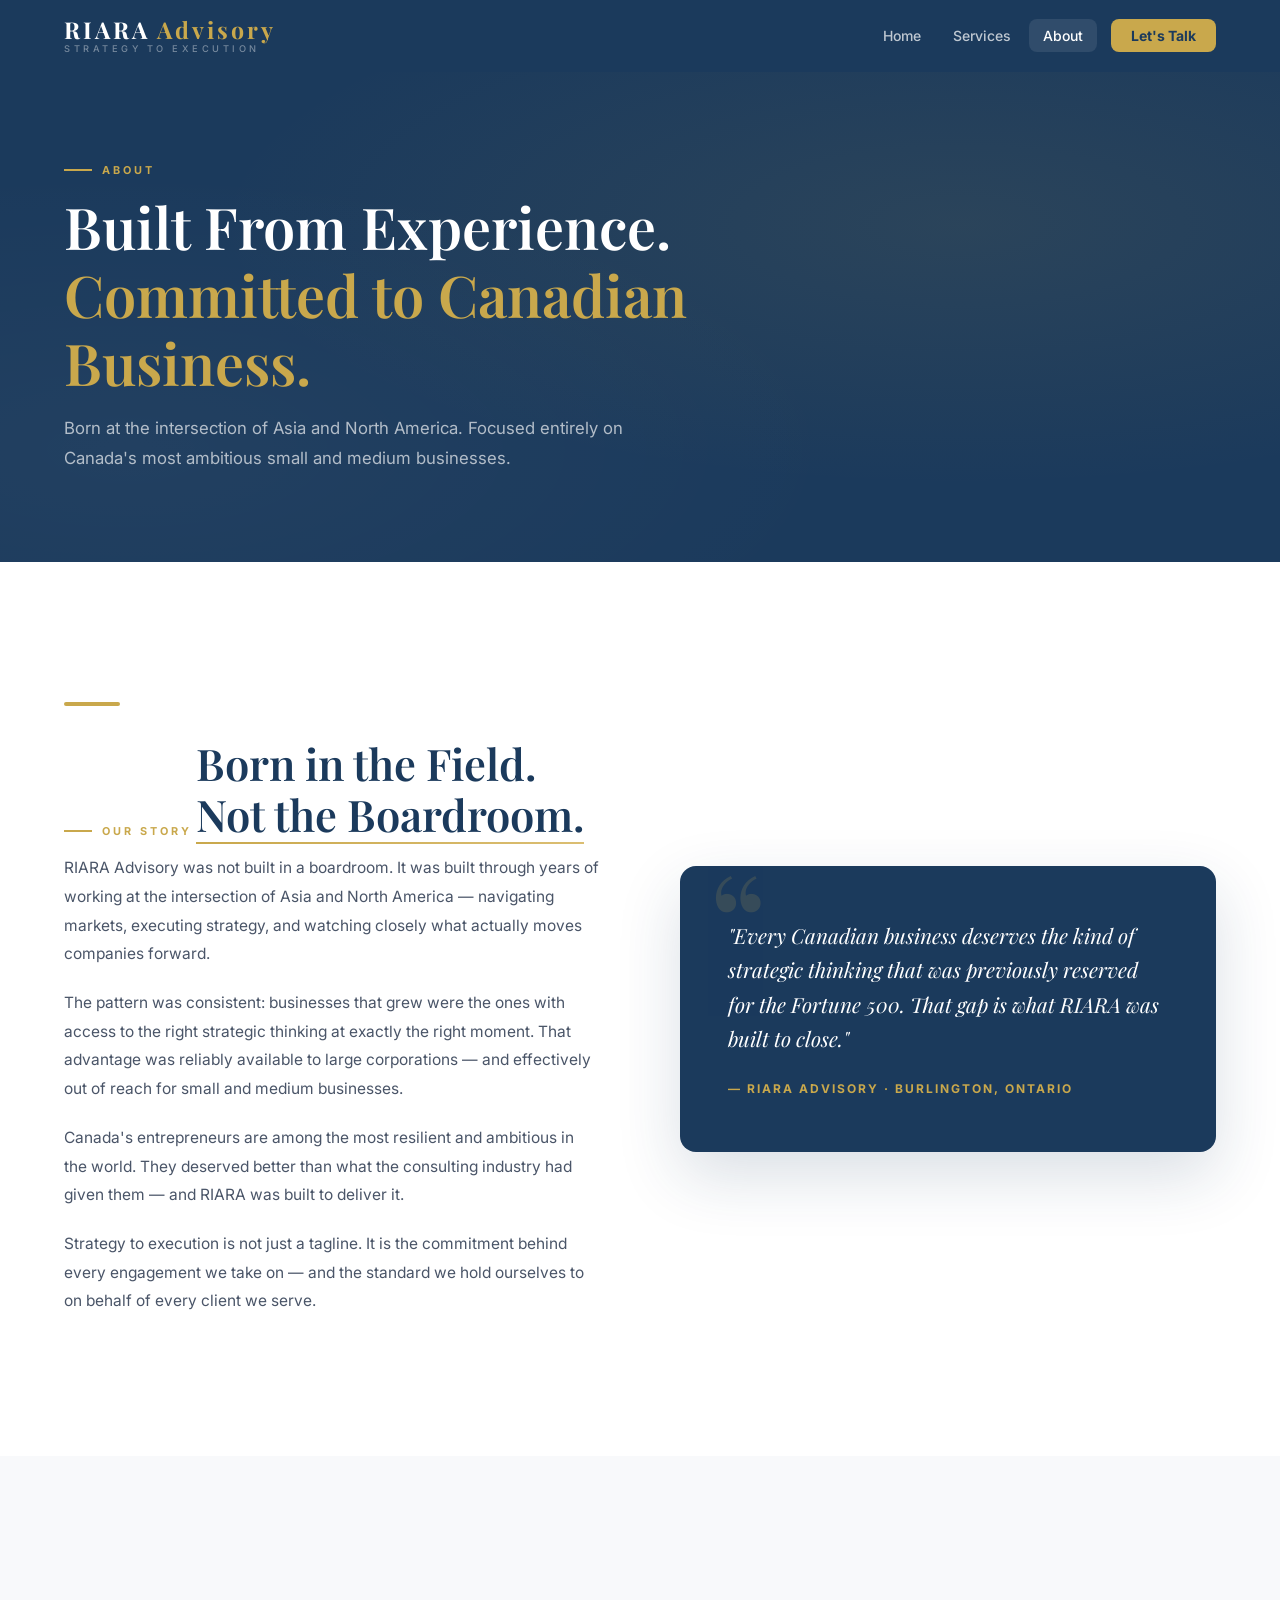
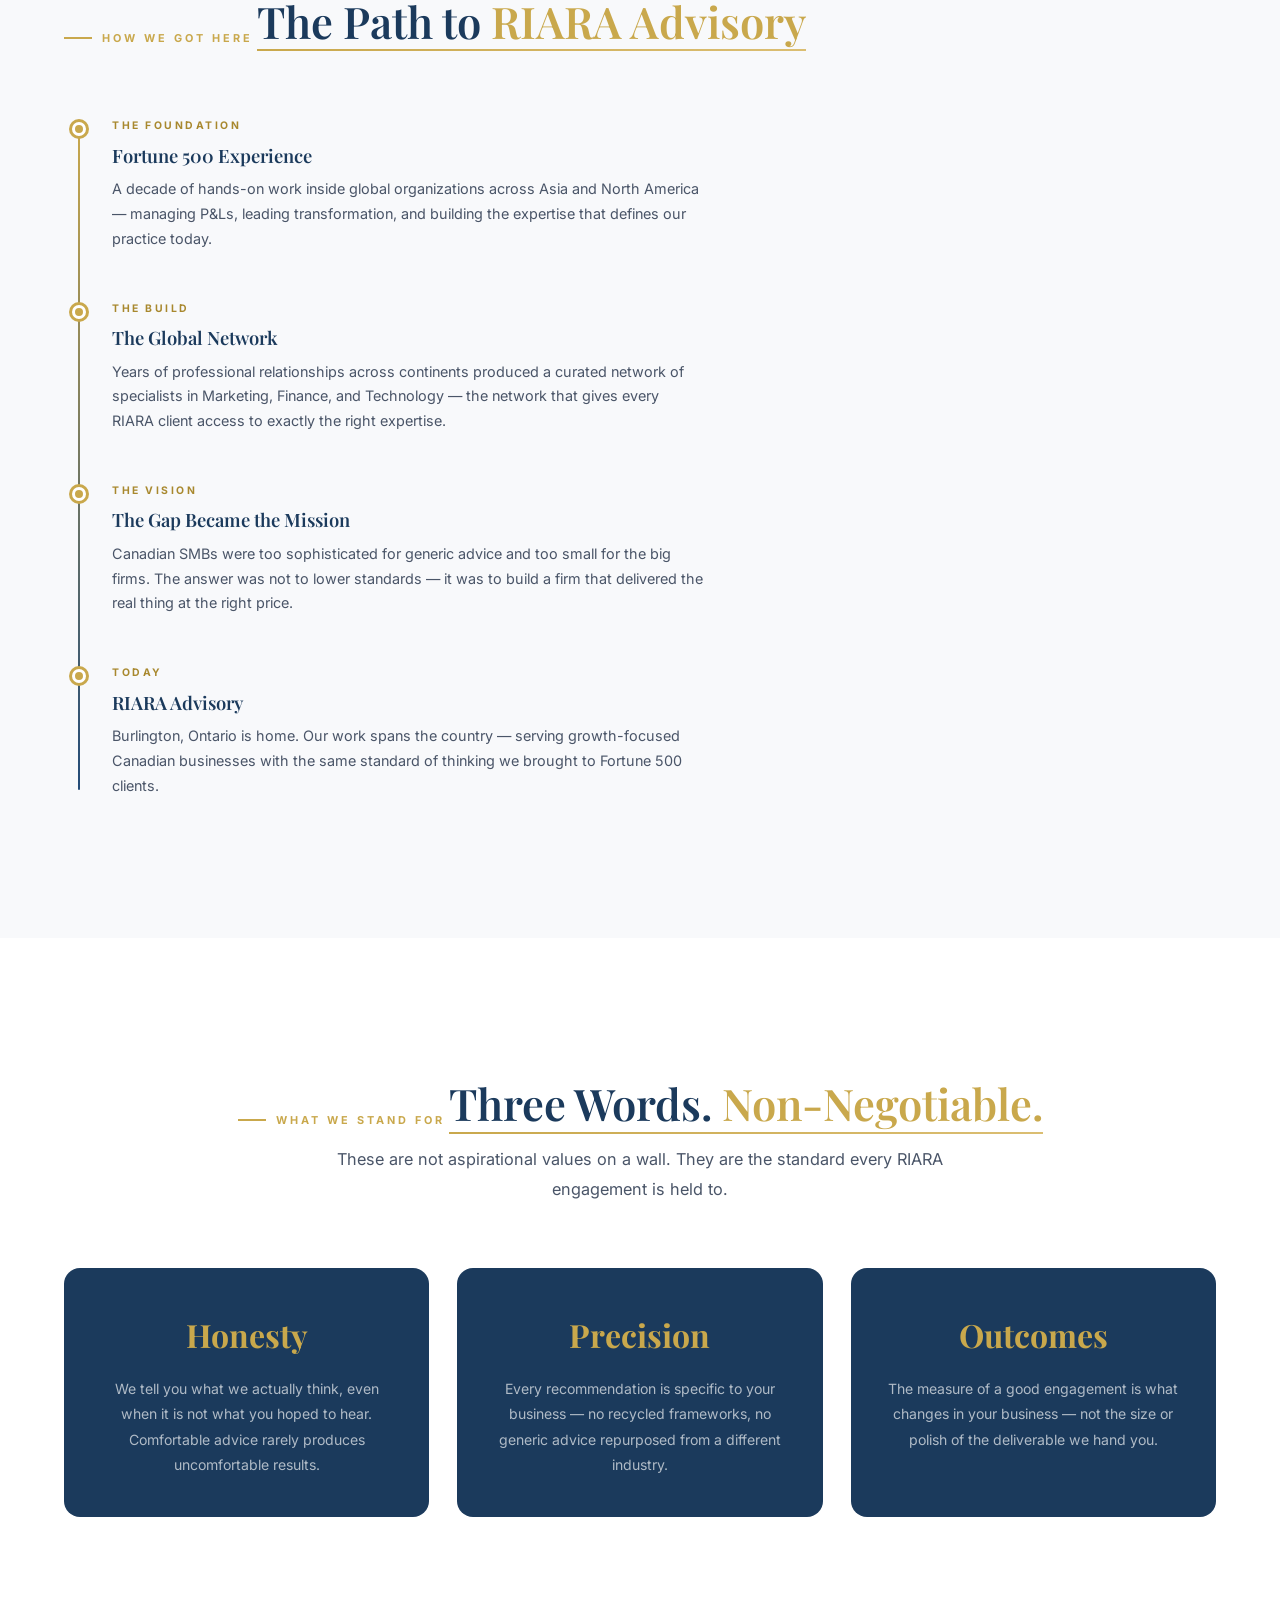
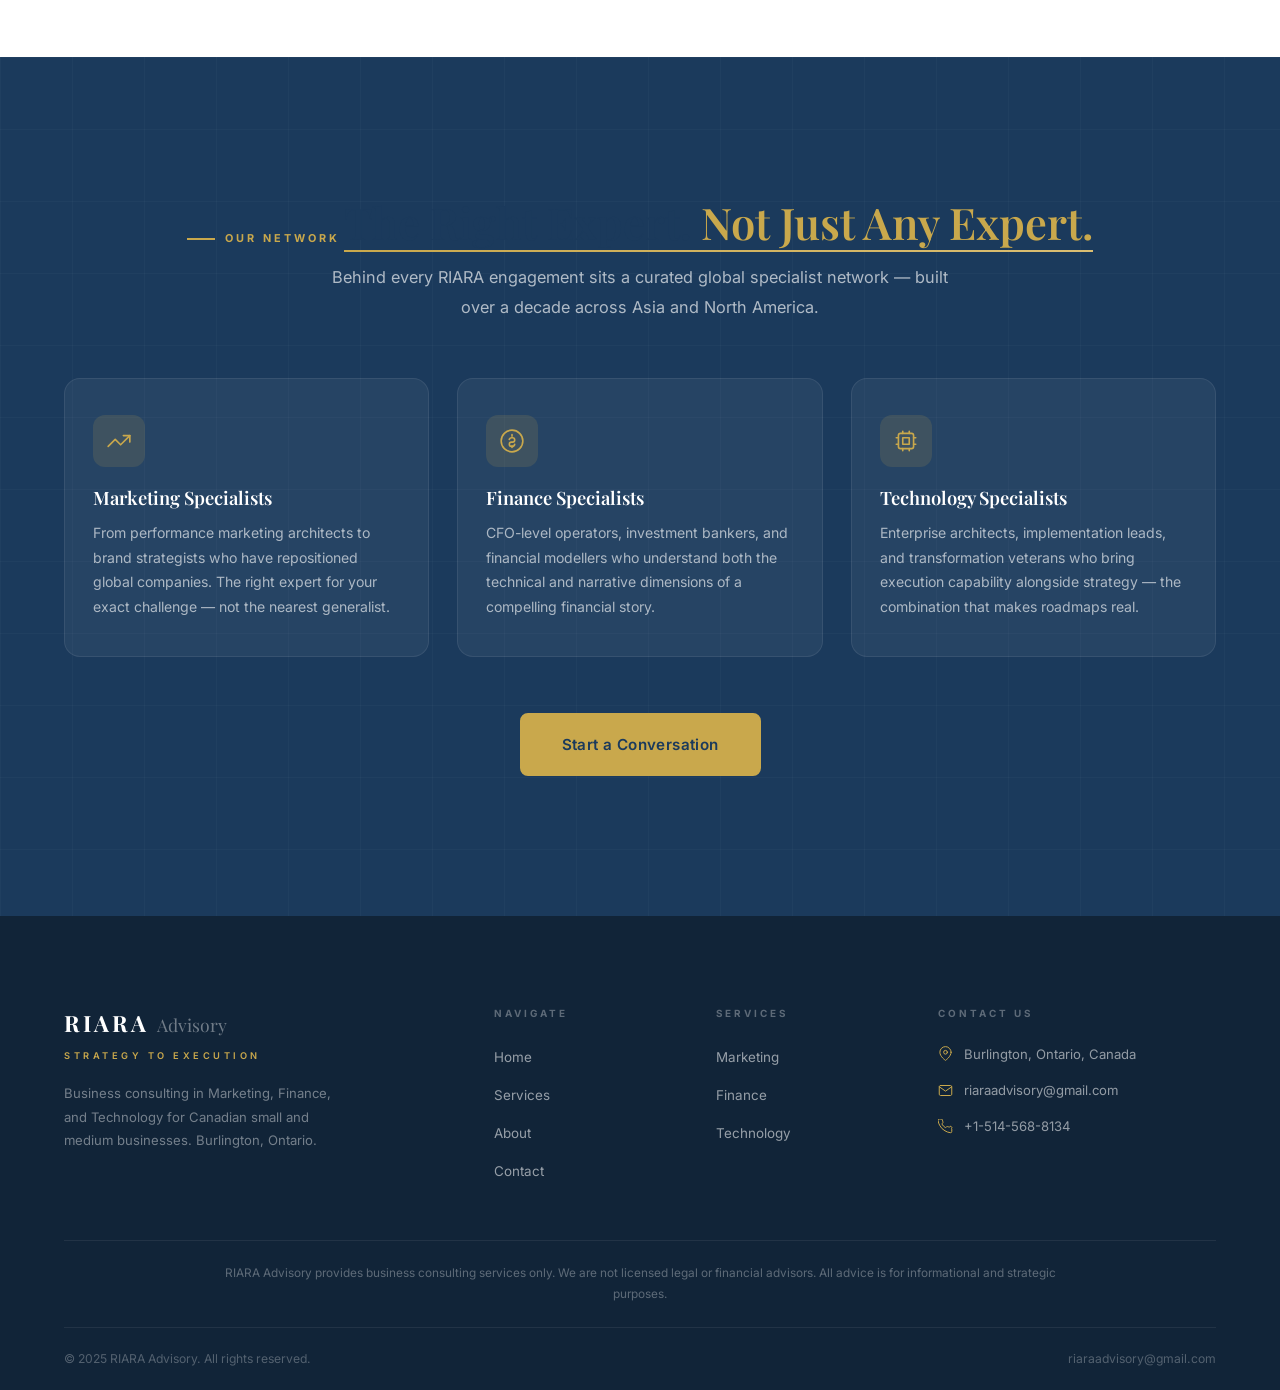
==== commit f5ebb43b: "Major SEO optimization and visual redesign - Full SEO meta tags, OG tags, geo tags, and canonical UR" ====
--- a/about.html
+++ b/about.html
@@ -3,8 +3,26 @@
 <head>
   <meta charset="UTF-8" />
   <meta name="viewport" content="width=device-width, initial-scale=1.0" />
-  <meta name="description" content="About RIARA Advisory — built from real experience across Asia and North America, committed to Canadian small and medium businesses. Burlington, Ontario." />
-  <title>About | RIARA Advisory</title>
+
+  <!-- SEO -->
+  <title>About RIARA Advisory | Canadian Business Consultants | Fortune 500 Experience</title>
+  <meta name="description" content="RIARA Advisory brings Fortune 500 expertise and a global specialist network to Canadian small businesses. Built from real experience across Asia and North America. Burlington, Ontario." />
+  <meta name="keywords" content="about RIARA Advisory, Canadian business consultants, Fortune 500 consulting Canada, business advisory Burlington Ontario, consulting firm Canada, SMB strategy advisors" />
+  <meta name="robots" content="index, follow" />
+
+  <!-- Geo -->
+  <meta name="geo.region" content="CA-ON" />
+  <meta name="geo.placename" content="Burlington, Ontario" />
+
+  <!-- Canonical -->
+  <link rel="canonical" href="https://riaraadvisory.com/about.html" />
+
+  <!-- Open Graph -->
+  <meta property="og:title" content="About RIARA Advisory | Canadian Business Consultants" />
+  <meta property="og:description" content="Built from Fortune 500 experience across Asia and North America. Committed to delivering enterprise-grade strategy for Canadian small and medium businesses." />
+  <meta property="og:url" content="https://riaraadvisory.com/about.html" />
+  <meta property="og:type" content="website" />
+
   <link rel="stylesheet" href="styles.css" />
   <link rel="icon" type="image/svg+xml" href="data:image/svg+xml,%3Csvg xmlns='http://www.w3.org/2000/svg' viewBox='0 0 32 32'%3E%3Crect width='32' height='32' rx='6' fill='%231B3A5C'/%3E%3Ctext x='16' y='22' text-anchor='middle' font-family='Georgia,serif' font-weight='700' font-size='14' fill='%23C9A84C'%3ER%3C/text%3E%3C/svg%3E" />
 </head>
@@ -38,12 +56,8 @@
   <header class="page-header" role="banner">
     <div class="container">
       <span class="section-label">About</span>
-      <h1>Built From Experience.<br>Committed to <em>Canadian Business.</em></h1>
-      <p>
-        RIARA Advisory was born at the intersection of two of the world's most dynamic business
-        ecosystems — and a firm belief that Canada's entrepreneurs deserve more than what the
-        consulting industry has typically given them.
-      </p>
+      <h1>Built From Experience.<br><em>Committed to Canadian Business.</em></h1>
+      <p>Born at the intersection of Asia and North America. Focused entirely on Canada's most ambitious small and medium businesses.</p>
     </div>
   </header>
 
@@ -58,160 +72,104 @@
         <div class="story-body reveal">
           <div class="story-accent" aria-hidden="true"></div>
           <span class="section-label">Our Story</span>
-          <h2 id="story-heading">Born in the Field.<br>Not the Boardroom.</h2>
-
-          <p>
-            RIARA Advisory was not built in a boardroom. It was built through years of working at the
-            intersection of Asia and North America — navigating markets, executing strategy, and watching
-            closely what actually moves companies forward. The pattern was consistent, regardless of
-            country or industry: the businesses that grew were rarely the ones with the best products
-            or the hardest-working teams alone. They were the ones with access to the right strategic
-            thinking at exactly the right moment.
-          </p>
-          <p>
-            That advantage — elite, calibrated expertise applied with precision — was reliably available
-            to large corporations. For small and medium businesses, it was effectively out of reach.
-            Locked inside expensive consulting practices, structured for clients with enterprise budgets
-            and enterprise timelines. The entrepreneurs who needed it most had the least access to it.
-          </p>
-          <p>
-            RIARA Advisory was built to change that. Not by diluting the quality of the thinking, but
-            by rethinking how that quality gets delivered — efficiently, precisely, and at a price point
-            that makes sense for growing businesses. Strategy to execution is not just a tagline. It is
-            the commitment that sits behind every engagement we take on.
-          </p>
+          <h2 class="gold-underline" id="story-heading">Born in the Field.<br>Not the Boardroom.</h2>
+
+          <p>RIARA Advisory was not built in a boardroom. It was built through years of working at the intersection of Asia and North America — navigating markets, executing strategy, and watching closely what actually moves companies forward.</p>
+
+          <p>The pattern was consistent: businesses that grew were the ones with access to the right strategic thinking at exactly the right moment. That advantage was reliably available to large corporations — and effectively out of reach for small and medium businesses.</p>
+
+          <p>Canada's entrepreneurs are among the most resilient and ambitious in the world. They deserved better than what the consulting industry had given them — and RIARA was built to deliver it.</p>
+
+          <p>Strategy to execution is not just a tagline. It is the commitment behind every engagement we take on — and the standard we hold ourselves to on behalf of every client we serve.</p>
         </div>
 
         <div class="reveal reveal-delay-2">
-          <div class="quote-card">
+          <div class="quote-card float-card">
             <blockquote>
-              "Every Canadian business deserves the kind of strategic thinking that was previously
-              reserved for the Fortune 500. That gap is what RIARA was built to close — and the
-              reason we show up to every engagement the way we do."
+              "Every Canadian business deserves the kind of strategic thinking that was previously reserved for the Fortune 500. That gap is what RIARA was built to close."
             </blockquote>
-            <cite>— RIARA Advisory, Burlington, Ontario</cite>
-          </div>
-        </div>
-
-      </div>
-    </div>
-  </section>
-
-
-  <!-- ══════════════════════════════════════════════
-       WHY CANADA
-  ══════════════════════════════════════════════ -->
-  <section class="section section--alt" aria-labelledby="canada-heading">
-    <div class="container">
-      <div class="canada-grid">
-
-        <div class="canada-content reveal">
-          <span class="section-label">Why Canada</span>
-          <h2 id="canada-heading">The Engine of This Economy<br>Deserves Better.</h2>
-          <p>
-            Canada's small and medium businesses employ more than two-thirds of the country's
-            private sector workforce. They anchor communities, create opportunity, and represent
-            some of the most resilient and ambitious entrepreneurship in the world. And yet the
-            advisory services available to them have rarely matched that ambition.
-          </p>
-          <p>
-            The large consulting firms are structured for enterprise clients — their engagement
-            models, pricing, and staffing are designed for Fortune 500 buyers, not for a
-            50-person company in Burlington or a 200-person operation in Hamilton. The independent
-            advisors are often well-intentioned but thin on depth, stretched across disciplines
-            they have only read about rather than lived inside.
-          </p>
-          <p>
-            RIARA exists in that gap by design. Burlington, Ontario is home. But our work spans
-            the country — and the conviction behind it is simple: if you are building something
-            in Canada, you deserve the same quality of strategic support that your largest
-            competitors have access to.
-          </p>
-        </div>
-
-        <div class="reveal reveal-delay-2">
-          <div class="canada-highlight">
-            <h3>Our Commitment to Canadian SMBs</h3>
-            <p>
-              We do not take on every client who approaches us. We take on the engagements where
-              we are confident we can make a real difference — and we say so clearly when we are
-              not the right fit. That honesty is part of how we operate. Canadian business owners
-              deserve straight answers, not vague assurances and a scope that grows to fill the
-              budget. Every engagement at RIARA is scoped around outcomes, not hours.
-            </p>
-          </div>
-        </div>
-
-      </div>
-    </div>
-  </section>
-
-
-  <!-- ══════════════════════════════════════════════
-       THE TEAM
-  ══════════════════════════════════════════════ -->
-  <section class="section" aria-labelledby="team-heading">
+            <cite>— RIARA Advisory &middot; Burlington, Ontario</cite>
+          </div>
+        </div>
+
+      </div>
+    </div>
+  </section>
+
+
+  <!-- ══════════════════════════════════════════════
+       TIMELINE
+  ══════════════════════════════════════════════ -->
+  <section class="section section--alt" aria-labelledby="timeline-heading">
+    <div class="container">
+      <div class="reveal">
+        <span class="section-label">How We Got Here</span>
+        <h2 class="gold-underline" id="timeline-heading">The Path to <em>RIARA Advisory</em></h2>
+      </div>
+      <div style="max-width:640px; margin-top:56px;">
+        <div class="timeline reveal reveal-delay-1">
+
+          <div class="timeline-item">
+            <div class="timeline-dot" aria-hidden="true"></div>
+            <span class="timeline-era">The Foundation</span>
+            <div class="timeline-title">Fortune 500 Experience</div>
+            <p class="timeline-desc">A decade of hands-on work inside global organizations across Asia and North America — managing P&Ls, leading transformation, and building the expertise that defines our practice today.</p>
+          </div>
+
+          <div class="timeline-item">
+            <div class="timeline-dot" aria-hidden="true"></div>
+            <span class="timeline-era">The Build</span>
+            <div class="timeline-title">The Global Network</div>
+            <p class="timeline-desc">Years of professional relationships across continents produced a curated network of specialists in Marketing, Finance, and Technology — the network that gives every RIARA client access to exactly the right expertise.</p>
+          </div>
+
+          <div class="timeline-item">
+            <div class="timeline-dot" aria-hidden="true"></div>
+            <span class="timeline-era">The Vision</span>
+            <div class="timeline-title">The Gap Became the Mission</div>
+            <p class="timeline-desc">Canadian SMBs were too sophisticated for generic advice and too small for the big firms. The answer was not to lower standards — it was to build a firm that delivered the real thing at the right price.</p>
+          </div>
+
+          <div class="timeline-item">
+            <div class="timeline-dot" aria-hidden="true"></div>
+            <span class="timeline-era">Today</span>
+            <div class="timeline-title">RIARA Advisory</div>
+            <p class="timeline-desc">Burlington, Ontario is home. Our work spans the country — serving growth-focused Canadian businesses with the same standard of thinking we brought to Fortune 500 clients.</p>
+          </div>
+
+        </div>
+      </div>
+    </div>
+  </section>
+
+
+  <!-- ══════════════════════════════════════════════
+       VALUES
+  ══════════════════════════════════════════════ -->
+  <section class="section" aria-labelledby="values-heading">
     <div class="container">
       <div class="section-header--center reveal">
-        <span class="section-label">The Team</span>
-        <h2 id="team-heading">People Who Have <em>Done the Work</em></h2>
-      </div>
-
-      <div class="team-prose reveal reveal-delay-1">
-        <p>
-          The advisors who work with RIARA bring something rare in the consulting world: they
-          have actually done the work at the highest level. Our team includes professionals who
-          have spent careers inside Fortune 500 organizations across Marketing, Finance, and
-          Technology — leading functions, managing P&amp;Ls, structuring deals, and delivering
-          the kind of outcomes that get reported in annual results, not just consulting reports.
-        </p>
-        <p>
-          Every member of the RIARA advisory team is an alumnus of a leading global MBA program —
-          not because credentials define capability, but because that shared standard of rigor
-          and analytical discipline shows up in how we approach problems. We have sat in the
-          rooms where the decisions that shape industries get made. We know what good strategy
-          looks like under pressure, with real stakes attached.
-        </p>
-        <p>
-          That depth of experience is what we bring to Canadian small and medium businesses.
-          Not the recycled frameworks of someone who has advised on your industry but never
-          worked in it — the hard-won understanding of someone who has lived inside it.
-        </p>
-      </div>
-
-      <!-- Values grid -->
-      <div class="values-grid">
-        <div class="value-card reveal reveal-delay-1">
-          <div class="value-icon" aria-hidden="true">
-            <svg viewBox="0 0 24 24"><path d="M9 12l2 2 4-4M7.835 4.697a3.42 3.42 0 001.946-.806 3.42 3.42 0 014.438 0 3.42 3.42 0 001.946.806 3.42 3.42 0 013.138 3.138 3.42 3.42 0 00.806 1.946 3.42 3.42 0 010 4.438 3.42 3.42 0 00-.806 1.946 3.42 3.42 0 01-3.138 3.138 3.42 3.42 0 00-1.946.806 3.42 3.42 0 01-4.438 0 3.42 3.42 0 00-1.946-.806 3.42 3.42 0 01-3.138-3.138 3.42 3.42 0 00-.806-1.946 3.42 3.42 0 010-4.438 3.42 3.42 0 00.806-1.946 3.42 3.42 0 013.138-3.138z"/></svg>
-          </div>
-          <div class="value-name">Honest Advice</div>
-          <p class="value-desc">We tell you what we actually think, not what is easiest to hear. Comfortable answers rarely produce uncomfortable results.</p>
-        </div>
-
-        <div class="value-card reveal reveal-delay-2">
-          <div class="value-icon" aria-hidden="true">
-            <svg viewBox="0 0 24 24"><path d="M13 2L3 14h9l-1 8 10-12h-9l1-8z"/></svg>
-          </div>
-          <div class="value-name">Outcomes Over Decks</div>
-          <p class="value-desc">The measure of a good engagement is what changes in your business — not the size of the deliverable package we hand you.</p>
-        </div>
-
-        <div class="value-card reveal reveal-delay-3">
-          <div class="value-icon" aria-hidden="true">
-            <svg viewBox="0 0 24 24"><circle cx="11" cy="11" r="8"/><line x1="21" y1="21" x2="16.65" y2="16.65"/></svg>
-          </div>
-          <div class="value-name">Depth Over Breadth</div>
-          <p class="value-desc">We focus on three disciplines because we want to be genuinely excellent at them — not broadly present across everything.</p>
-        </div>
-
-        <div class="value-card reveal reveal-delay-4">
-          <div class="value-icon" aria-hidden="true">
-            <svg viewBox="0 0 24 24"><path d="M17 21v-2a4 4 0 00-4-4H5a4 4 0 00-4 4v2"/><circle cx="9" cy="7" r="4"/><path d="M23 21v-2a4 4 0 00-3-3.87M16 3.13a4 4 0 010 7.75"/></svg>
-          </div>
-          <div class="value-name">Partnership</div>
-          <p class="value-desc">We are most useful when we are treated as a strategic partner, not a vendor. That is the relationship we invest in building.</p>
-        </div>
+        <span class="section-label">What We Stand For</span>
+        <h2 class="section-title gold-underline" id="values-heading">Three Words. <em>Non-Negotiable.</em></h2>
+        <p class="section-intro centered">These are not aspirational values on a wall. They are the standard every RIARA engagement is held to.</p>
+      </div>
+      <div class="values-simple">
+
+        <div class="value-simple-card reveal reveal-delay-1">
+          <span class="value-word">Honesty</span>
+          <p>We tell you what we actually think, even when it is not what you hoped to hear. Comfortable advice rarely produces uncomfortable results.</p>
+        </div>
+
+        <div class="value-simple-card reveal reveal-delay-2">
+          <span class="value-word">Precision</span>
+          <p>Every recommendation is specific to your business — no recycled frameworks, no generic advice repurposed from a different industry.</p>
+        </div>
+
+        <div class="value-simple-card reveal reveal-delay-3">
+          <span class="value-word">Outcomes</span>
+          <p>The measure of a good engagement is what changes in your business — not the size or polish of the deliverable we hand you.</p>
+        </div>
+
       </div>
     </div>
   </section>
@@ -224,27 +182,17 @@
     <div class="container">
       <div class="section-header--center reveal">
         <span class="section-label">Our Network</span>
-        <h2 class="section-title" id="network-heading">The Right Expert.<br><em>Not Just Any Expert.</em></h2>
-        <p class="section-intro centered" style="color:rgba(255,255,255,.68)">
-          What makes RIARA different is not just who is on the core team — it is who we can
-          bring to the table. Behind every RIARA engagement sits a curated global network of
-          specialists, built through over a decade of professional relationships across Asia
-          and North America.
-        </p>
-      </div>
-
+        <h2 class="section-title gold-underline" id="network-heading">The Right Expert. <em>Not Just Any Expert.</em></h2>
+        <p class="section-intro centered" style="color:rgba(255,255,255,.65);">Behind every RIARA engagement sits a curated global specialist network — built over a decade across Asia and North America.</p>
+      </div>
       <div class="network-grid">
+
         <div class="net-card reveal reveal-delay-1">
           <div class="net-icon" aria-hidden="true">
             <svg viewBox="0 0 24 24"><polyline points="22 7 13.5 15.5 8.5 10.5 2 17"/><polyline points="16 7 22 7 22 13"/></svg>
           </div>
           <h3>Marketing Specialists</h3>
-          <p>
-            From performance marketing architects with deep e-commerce expertise to brand strategists
-            who have repositioned global companies, our marketing network spans the full discipline.
-            When your challenge demands a niche, we activate the right specialist — not the nearest
-            available generalist.
-          </p>
+          <p>From performance marketing architects to brand strategists who have repositioned global companies. The right expert for your exact challenge — not the nearest generalist.</p>
         </div>
 
         <div class="net-card reveal reveal-delay-2">
@@ -252,12 +200,7 @@
             <svg viewBox="0 0 24 24"><circle cx="12" cy="12" r="10"/><path d="M12 6v1.5m0 9V18m-2.5-7.5A2.5 2.5 0 0112 9h.5a2 2 0 010 4h-1a2 2 0 000 4H12a2.5 2.5 0 002.5-2"/></svg>
           </div>
           <h3>Finance Specialists</h3>
-          <p>
-            Our finance network includes CFO-level operators who have scaled companies through
-            multiple financing rounds, investment bankers with M&amp;A experience, and financial
-            modellers who understand both the technical and narrative dimensions of a compelling
-            financial story.
-          </p>
+          <p>CFO-level operators, investment bankers, and financial modellers who understand both the technical and narrative dimensions of a compelling financial story.</p>
         </div>
 
         <div class="net-card reveal reveal-delay-3">
@@ -265,21 +208,11 @@
             <svg viewBox="0 0 24 24"><rect x="5" y="5" width="14" height="14" rx="2"/><rect x="9" y="9" width="6" height="6"/><path d="M9 5V3M15 5V3M9 21v-2M15 21v-2M5 9H3M5 15H3M21 9h-2M21 15h-2"/></svg>
           </div>
           <h3>Technology Specialists</h3>
-          <p>
-            From enterprise architects who have designed systems at scale to implementation leads
-            who have delivered digital transformation at major organizations, our technology
-            network brings execution capability alongside strategy — the combination that makes
-            roadmaps real.
-          </p>
-        </div>
-      </div>
-
+          <p>Enterprise architects, implementation leads, and transformation veterans who bring execution capability alongside strategy — the combination that makes roadmaps real.</p>
+        </div>
+
+      </div>
       <div style="text-align:center; margin-top:56px;" class="reveal">
-        <p style="color:rgba(255,255,255,.65); max-width:600px; margin:0 auto 32px; font-size:1rem; line-height:1.85;">
-          This network is RIARA's structural advantage. It means every client, regardless of
-          budget or scope, has access to expertise that was previously out of reach. The right
-          person, brought in precisely — that is the RIARA difference.
-        </p>
         <a href="contact.html" class="btn btn-primary btn-lg">Start a Conversation</a>
       </div>
     </div>
@@ -293,19 +226,14 @@
     <div class="footer-main">
       <div class="container">
         <div class="footer-grid">
-
           <div>
             <div class="footer-brand-logo">
               <span class="footer-brand-name">RIARA<span> </span></span>
               <span class="footer-brand-suffix">Advisory</span>
             </div>
             <div class="footer-brand-tagline">Strategy to Execution</div>
-            <p class="footer-brand-desc">
-              Business consulting in Marketing, Finance, and Technology for Canadian
-              small and medium businesses. Burlington, Ontario.
-            </p>
-          </div>
-
+            <p class="footer-brand-desc">Business consulting in Marketing, Finance, and Technology for Canadian small and medium businesses. Burlington, Ontario.</p>
+          </div>
           <div>
             <p class="footer-col-head">Navigate</p>
             <ul class="footer-nav-links" role="list">
@@ -315,7 +243,6 @@
               <li><a href="contact.html">Contact</a></li>
             </ul>
           </div>
-
           <div>
             <p class="footer-col-head">Services</p>
             <ul class="footer-nav-links" role="list">
@@ -324,7 +251,6 @@
               <li><a href="services.html#technology">Technology</a></li>
             </ul>
           </div>
-
           <div>
             <p class="footer-col-head">Contact Us</p>
             <div class="footer-contact-item">
@@ -340,25 +266,25 @@
               <a href="tel:+15145688134">+1-514-568-8134</a>
             </div>
           </div>
-
-        </div>
-      </div>
-    </div>
-
+        </div>
+      </div>
+    </div>
     <div class="container">
       <hr class="footer-hr" />
       <div class="footer-disclaimer">
-        <p>
-          RIARA Advisory provides business consulting services only. We are not licensed legal or
-          financial advisors. All advice is for informational and strategic purposes.
-        </p>
+        <p>RIARA Advisory provides business consulting services only. We are not licensed legal or financial advisors. All advice is for informational and strategic purposes.</p>
       </div>
       <div class="footer-bottom">
         <p>&copy; 2025 RIARA Advisory. All rights reserved.</p>
-        <a href="contact.html">riaraadvisory@gmail.com</a>
+        <a href="mailto:riaraadvisory@gmail.com">riaraadvisory@gmail.com</a>
       </div>
     </div>
   </footer>
+
+  <!-- Mobile Sticky CTA -->
+  <div class="mobile-sticky-cta" aria-label="Mobile call to action">
+    <a href="contact.html">Get a Free Consultation</a>
+  </div>
 
   <script src="script.js"></script>
 </body>
--- a/styles.css
+++ b/styles.css
@@ -1,5 +1,5 @@
 /* ============================================================
-   RIARA ADVISORY — styles.css
+   RIARA ADVISORY — styles.css  (v2 — optimized)
    Palette: Navy #1B3A5C  |  Gold #C9A84C  |  White #FFFFFF
    ============================================================ */
 
@@ -28,27 +28,26 @@
   --pad-x:     24px;
   --nav-h:     72px;
 
-  --sp-xs:  8px;
-  --sp-sm:  16px;
-  --sp-md:  32px;
-  --sp-lg:  64px;
-  --sp-xl:  100px;
+  --sp-xs:   8px;
+  --sp-sm:   16px;
+  --sp-md:   32px;
+  --sp-lg:   64px;
+  --sp-xl:   140px;   /* doubled for premium whitespace */
 
   --radius:    8px;
   --radius-lg: 16px;
 
   --shadow-sm: 0 2px 8px  rgba(27,58,92,.07);
-  --shadow-md: 0 8px 24px rgba(27,58,92,.11);
-  --shadow-lg: 0 20px 56px rgba(27,58,92,.15);
+  --shadow-md: 0 8px 24px rgba(27,58,92,.12);
+  --shadow-lg: 0 24px 64px rgba(27,58,92,.16);
+  --shadow-xl: 0 32px 80px rgba(27,58,92,.22);
 
   --ease: .3s ease;
 }
 
 /* ── Reset ──────────────────────────────────────────────── */
 *,*::before,*::after { box-sizing:border-box; margin:0; padding:0; }
-
 html { scroll-behavior:smooth; font-size:16px; }
-
 body {
   font-family: var(--ff-body);
   color: var(--text-dark);
@@ -56,7 +55,6 @@
   line-height: 1.7;
   -webkit-font-smoothing: antialiased;
 }
-
 img { max-width:100%; height:auto; display:block; }
 a   { color:inherit; text-decoration:none; }
 ul  { list-style:none; }
@@ -69,13 +67,11 @@
   font-weight: 600;
   color: var(--navy);
 }
-h1 { font-size: clamp(2.1rem, 4.5vw, 3.4rem); }
-h2 { font-size: clamp(1.75rem, 3.2vw, 2.6rem); }
-h3 { font-size: clamp(1.2rem,  2.2vw, 1.65rem); }
+h1 { font-size: clamp(2.2rem, 4.8vw, 3.6rem); }
+h2 { font-size: clamp(1.8rem, 3.4vw, 2.8rem); }
+h3 { font-size: clamp(1.2rem, 2.2vw, 1.65rem); }
 h4 { font-size: 1.05rem; font-family: var(--ff-body); font-weight: 700; }
-
 p  { color: var(--text-mid); line-height: 1.85; }
-
 em { font-style:normal; color: var(--gold); }
 
 /* ── Layout helpers ─────────────────────────────────────── */
@@ -84,10 +80,10 @@
   margin: 0 auto;
   padding: 0 var(--pad-x);
 }
-
 .section { padding: var(--sp-xl) 0; }
-.section--alt { background: var(--off-white); }
-.section--navy {
+.section--alt   { background: var(--off-white); }
+.section--light { background: var(--light-gray); }
+.section--navy  {
   background: var(--navy);
   position: relative;
   overflow: hidden;
@@ -97,8 +93,8 @@
   position: absolute;
   inset: 0;
   background-image:
-    linear-gradient(rgba(255,255,255,.025) 1px, transparent 1px),
-    linear-gradient(90deg, rgba(255,255,255,.025) 1px, transparent 1px);
+    linear-gradient(rgba(255,255,255,.022) 1px, transparent 1px),
+    linear-gradient(90deg, rgba(255,255,255,.022) 1px, transparent 1px);
   background-size: 72px 72px;
   pointer-events: none;
 }
@@ -108,7 +104,7 @@
   display: inline-flex;
   align-items: center;
   gap: 10px;
-  font-size: .7rem;
+  font-size: .68rem;
   font-weight: 700;
   letter-spacing: 3px;
   text-transform: uppercase;
@@ -123,21 +119,19 @@
   background: var(--gold);
   flex-shrink: 0;
 }
-
-.section-title { margin-bottom: 16px; }
-
+.section-title { margin-bottom: 14px; }
 .section-intro {
-  font-size: 1.05rem;
+  font-size: 1.02rem;
   color: var(--text-mid);
-  max-width: 640px;
+  max-width: 620px;
   line-height: 1.85;
-  margin-bottom: 56px;
+  margin-bottom: 52px;
 }
 .section-intro.centered { margin-inline: auto; text-align: center; }
-
 .section-header--center { text-align: center; }
 .section-header--center .section-label { justify-content: center; }
 .section-header--center .section-intro { margin-inline: auto; }
+.text-center { text-align: center; }
 
 /* ── Buttons ────────────────────────────────────────────── */
 .btn {
@@ -164,12 +158,12 @@
   background: var(--gold-dark);
   border-color: var(--gold-dark);
   transform: translateY(-2px);
-  box-shadow: 0 8px 28px rgba(201,168,76,.38);
+  box-shadow: 0 8px 28px rgba(201,168,76,.42);
 }
 .btn-secondary {
   background: transparent;
   color: var(--white);
-  border-color: rgba(255,255,255,.55);
+  border-color: rgba(255,255,255,.5);
 }
 .btn-secondary:hover {
   background: var(--white);
@@ -188,6 +182,24 @@
   transform: translateY(-2px);
 }
 .btn-lg { padding: 17px 40px; font-size: .95rem; }
+
+/* ── Gold underline animation ───────────────────────────── */
+.gold-underline {
+  position: relative;
+  display: inline-block;
+}
+.gold-underline::after {
+  content: '';
+  position: absolute;
+  bottom: -4px;
+  left: 0;
+  width: 0;
+  height: 2px;
+  background: linear-gradient(90deg, var(--gold), var(--gold-light));
+  transition: width .5s cubic-bezier(.4,0,.2,1);
+}
+.gold-underline:hover::after { width: 100%; }
+.gold-underline.visible::after { width: 100%; transition-delay: .25s; }
 
 
 /* ============================================================
@@ -201,9 +213,8 @@
   background: var(--navy);
   transition: box-shadow var(--ease);
 }
-.navbar.scrolled {
-  box-shadow: 0 4px 28px rgba(0,0,0,.18);
-}
+.navbar.scrolled { box-shadow: 0 4px 28px rgba(0,0,0,.2); }
+
 .nav-inner {
   max-width: var(--max-w);
   margin: 0 auto;
@@ -213,8 +224,6 @@
   align-items: center;
   justify-content: space-between;
 }
-
-/* Logo */
 .nav-logo { display:flex; flex-direction:column; line-height:1; gap:3px; }
 .nav-logo-name {
   font-family: var(--ff-display);
@@ -225,14 +234,12 @@
 }
 .nav-logo-name span { color: var(--gold); }
 .nav-logo-tag {
-  font-size: .6rem;
+  font-size: .58rem;
   font-weight: 500;
   letter-spacing: 3.5px;
   text-transform: uppercase;
-  color: rgba(255,255,255,.45);
-}
-
-/* Links */
+  color: rgba(255,255,255,.4);
+}
 .nav-links {
   display: flex;
   align-items: center;
@@ -241,11 +248,10 @@
 .nav-links a {
   font-size: .875rem;
   font-weight: 500;
-  color: rgba(255,255,255,.75);
+  color: rgba(255,255,255,.72);
   padding: 8px 14px;
   border-radius: var(--radius);
   transition: all var(--ease);
-  letter-spacing: .2px;
 }
 .nav-links a:hover,
 .nav-links a.active {
@@ -264,8 +270,6 @@
   color: var(--navy);
   box-shadow: 0 4px 16px rgba(201,168,76,.4);
 }
-
-/* Hamburger */
 .nav-toggle {
   display: none;
   flex-direction: column;
@@ -273,8 +277,6 @@
   width: 26px;
   height: 18px;
   padding: 0;
-  background: none;
-  border: none;
 }
 .nav-toggle span {
   display: block;
@@ -292,7 +294,7 @@
    PAGE HEADER (interior pages)
    ============================================================ */
 .page-header {
-  padding: calc(var(--nav-h) + 72px) 0 80px;
+  padding: calc(var(--nav-h) + 80px) 0 88px;
   background: var(--navy);
   position: relative;
   overflow: hidden;
@@ -308,53 +310,71 @@
 }
 .page-header .container { position:relative; z-index:1; }
 .page-header .section-label { color: var(--gold); }
-.page-header h1 { color: var(--white); max-width: 700px; margin-bottom: 18px; }
-.page-header p  {
-  color: rgba(255,255,255,.68);
-  max-width: 580px;
-  font-size: 1.08rem;
-  line-height: 1.8;
-}
-
-
-/* ============================================================
-   HERO
+.page-header h1 { color: var(--white); max-width: 700px; margin-bottom: 16px; }
+.page-header p  { color: rgba(255,255,255,.66); max-width: 560px; font-size: 1.05rem; line-height: 1.8; }
+
+
+/* ============================================================
+   HERO — animated gradient + geometric overlay
    ============================================================ */
 .hero {
   min-height: 100vh;
   display: flex;
   align-items: center;
-  background: var(--navy);
   position: relative;
   overflow: hidden;
   padding-top: var(--nav-h);
-}
-.hero-bg {
+  background: linear-gradient(-45deg, #0d1e2e, #1B3A5C, #0f2a45, #162f50);
+  background-size: 400% 400%;
+  animation: heroGradient 18s ease infinite;
+}
+@keyframes heroGradient {
+  0%   { background-position: 0%   50%; }
+  50%  { background-position: 100% 50%; }
+  100% { background-position: 0%   50%; }
+}
+
+.hero-geo-pattern {
+  position: absolute;
+  inset: 0;
+  background-image:
+    repeating-linear-gradient(
+      45deg,
+      rgba(201,168,76,.038) 0px, rgba(201,168,76,.038) 1px,
+      transparent 1px, transparent 52px
+    ),
+    repeating-linear-gradient(
+      -45deg,
+      rgba(255,255,255,.018) 0px, rgba(255,255,255,.018) 1px,
+      transparent 1px, transparent 52px
+    );
+  animation: geoFloat 22s linear infinite;
+}
+@keyframes geoFloat {
+  0%   { background-position: 0 0, 0 0; }
+  100% { background-position: 52px 52px, -52px 52px; }
+}
+
+.hero-radial {
   position: absolute;
   inset: 0;
   background:
-    radial-gradient(ellipse at 68% 18%, rgba(201,168,76,.1)  0%, transparent 48%),
-    radial-gradient(ellipse at 15% 85%, rgba(255,255,255,.04) 0%, transparent 40%);
-}
-.hero-grid-pattern {
-  position: absolute;
-  inset: 0;
-  background-image:
-    linear-gradient(rgba(255,255,255,.028) 1px, transparent 1px),
-    linear-gradient(90deg, rgba(255,255,255,.028) 1px, transparent 1px);
-  background-size: 60px 60px;
-}
+    radial-gradient(ellipse at 70% 20%, rgba(201,168,76,.11) 0%, transparent 48%),
+    radial-gradient(ellipse at 10% 85%, rgba(255,255,255,.04) 0%, transparent 40%);
+  pointer-events: none;
+}
+
 .hero-content {
   position: relative;
   z-index: 1;
-  max-width: 720px;
-  padding: 80px 0;
+  max-width: 740px;
+  padding: 80px 0 60px;
 }
 .hero-eyebrow {
   display: inline-flex;
   align-items: center;
   gap: 12px;
-  font-size: .7rem;
+  font-size: .68rem;
   font-weight: 700;
   letter-spacing: 3.5px;
   text-transform: uppercase;
@@ -364,31 +384,25 @@
 .hero-eyebrow::before {
   content: '';
   display: block;
-  width: 36px;
-  height: 2px;
+  width: 36px; height: 2px;
   background: var(--gold);
 }
 .hero h1 {
   color: var(--white);
-  font-size: clamp(2.4rem, 5vw, 3.8rem);
-  font-weight: 700;
-  line-height: 1.1;
-  margin-bottom: 28px;
-}
-.hero-body {
-  font-size: 1.12rem;
-  color: rgba(255,255,255,.7);
-  line-height: 1.85;
-  max-width: 600px;
+  font-size: clamp(2.6rem, 5.5vw, 4rem);
+  font-weight: 700;
+  line-height: 1.08;
+  margin-bottom: 22px;
+}
+.hero-sub {
+  font-size: 1.08rem;
+  color: rgba(255,255,255,.68);
+  line-height: 1.75;
+  max-width: 560px;
   margin-bottom: 44px;
 }
-.hero-actions {
-  display: flex;
-  gap: 16px;
-  flex-wrap: wrap;
-}
-
-/* Scroll indicator */
+.hero-actions { display:flex; gap:16px; flex-wrap:wrap; }
+
 .hero-scroll {
   position: absolute;
   bottom: 36px;
@@ -398,105 +412,294 @@
   flex-direction: column;
   align-items: center;
   gap: 6px;
-  color: rgba(255,255,255,.3);
-  font-size: .65rem;
+  color: rgba(255,255,255,.28);
+  font-size: .6rem;
   letter-spacing: 2px;
   text-transform: uppercase;
-  animation: scrollBounce 2.2s ease-in-out infinite;
+  animation: scrollBounce 2.4s ease-in-out infinite;
 }
 .hero-scroll svg {
-  width: 18px;
-  height: 18px;
-  stroke: rgba(255,255,255,.3);
-  fill: none;
-  stroke-width: 2;
+  width: 18px; height: 18px;
+  stroke: rgba(255,255,255,.28); fill:none; stroke-width:2;
 }
 @keyframes scrollBounce {
   0%,100% { transform: translateX(-50%) translateY(0); }
-  55%      { transform: translateX(-50%) translateY(7px); }
-}
-
-
-/* ============================================================
-   SERVICES OVERVIEW (Homepage)
+  55%      { transform: translateX(-50%) translateY(8px); }
+}
+
+
+/* ============================================================
+   STATS BAR
+   ============================================================ */
+.stats-bar {
+  background: var(--navy-dark);
+  padding: 48px 0;
+  border-top: 1px solid rgba(255,255,255,.05);
+  border-bottom: 1px solid rgba(255,255,255,.05);
+}
+.stats-bar-grid {
+  display: grid;
+  grid-template-columns: repeat(4,1fr);
+  gap: 0;
+  text-align: center;
+}
+.stat-bar-item {
+  padding: 4px 24px;
+  border-right: 1px solid rgba(255,255,255,.07);
+}
+.stat-bar-item:last-child { border-right: none; }
+.stat-bar-num {
+  display: block;
+  font-family: var(--ff-display);
+  font-size: clamp(2rem, 3.5vw, 2.8rem);
+  font-weight: 700;
+  color: var(--gold);
+  line-height: 1;
+  margin-bottom: 6px;
+}
+.stat-bar-label {
+  display: block;
+  font-size: .65rem;
+  font-weight: 600;
+  letter-spacing: 2.5px;
+  text-transform: uppercase;
+  color: rgba(255,255,255,.45);
+}
+
+
+/* ============================================================
+   MAPLE DIVIDER
+   ============================================================ */
+.maple-divider {
+  display: flex;
+  align-items: center;
+  gap: 14px;
+  padding: 0;
+  margin: 0 auto;
+  max-width: var(--max-w);
+  padding-inline: var(--pad-x);
+}
+.maple-divider::before,
+.maple-divider::after {
+  content: '';
+  flex: 1;
+  height: 1px;
+  background: linear-gradient(90deg, transparent, rgba(201,168,76,.28), transparent);
+}
+.maple-leaf-icon {
+  width: 16px; height: 16px;
+  fill: var(--gold);
+  opacity: .5;
+  flex-shrink: 0;
+}
+
+
+/* ============================================================
+   SERVICES OVERVIEW CARDS (homepage + services page)
    ============================================================ */
 .services-grid {
   display: grid;
   grid-template-columns: repeat(3,1fr);
   gap: 28px;
 }
+
 .svc-card {
   background: var(--white);
   border-radius: var(--radius-lg);
   padding: 40px 32px 36px;
-  box-shadow: var(--shadow-sm);
+  box-shadow: var(--shadow-md);
+  border-top: 3px solid transparent;
+  transition: all .38s ease;
+  position: relative;
+  overflow: hidden;   /* needed for reveal overlay */
+}
+.svc-card:hover {
+  transform: translateY(-10px);
+  box-shadow: var(--shadow-xl);
+  border-top-color: var(--gold);
+}
+
+.svc-icon {
+  width: 52px; height: 52px;
+  background: rgba(27,58,92,.07);
+  border-radius: 12px;
+  display: flex;
+  align-items: center;
+  justify-content: center;
+  margin-bottom: 22px;
+  transition: background var(--ease);
+}
+.svc-card:hover .svc-icon { background: rgba(201,168,76,.14); }
+.svc-icon svg {
+  width: 26px; height: 26px;
+  stroke: var(--navy); fill:none; stroke-width:1.6;
+  stroke-linecap:round; stroke-linejoin:round;
+  transition: stroke var(--ease);
+}
+.svc-card:hover .svc-icon svg { stroke: var(--gold-dark); }
+.svc-card h3 { font-size: 1.3rem; margin-bottom: 12px; }
+.svc-card p  { font-size: .93rem; margin-bottom: 22px; }
+.svc-link {
+  display: inline-flex;
+  align-items: center;
+  gap: 6px;
+  font-size: .82rem;
+  font-weight: 700;
+  color: var(--gold-dark);
+  transition: gap var(--ease);
+}
+.svc-link:hover { gap: 10px; }
+.svc-link svg {
+  width: 14px; height: 14px;
+  stroke: var(--gold-dark); fill:none; stroke-width:2.2;
+  stroke-linecap:round; stroke-linejoin:round;
+}
+
+/* ── Service Card Hover Reveal ──────────────────────────── */
+.svc-reveal {
+  position: absolute;
+  inset: 0;
+  background: var(--navy);
+  display: flex;
+  flex-direction: column;
+  align-items: center;
+  justify-content: center;
+  padding: 32px;
+  opacity: 0;
+  transform: translateY(6px);
+  transition: opacity .35s ease, transform .35s ease;
+  pointer-events: none;
+}
+.svc-card:hover .svc-reveal {
+  opacity: 1;
+  transform: translateY(0);
+  pointer-events: auto;
+}
+.svc-reveal-text {
+  font-family: var(--ff-display);
+  font-size: 1.08rem;
+  font-style: italic;
+  color: var(--white);
+  text-align: center;
+  line-height: 1.55;
+  margin-bottom: 20px;
+}
+.svc-reveal-cta {
+  display: inline-flex;
+  align-items: center;
+  gap: 6px;
+  font-size: .78rem;
+  font-weight: 700;
+  color: var(--gold);
+  letter-spacing: 1.5px;
+  text-transform: uppercase;
+  transition: gap var(--ease);
+}
+.svc-reveal-cta:hover { gap: 10px; }
+.svc-reveal-cta svg {
+  width: 14px; height: 14px;
+  stroke: var(--gold); fill:none; stroke-width:2.2;
+  stroke-linecap:round; stroke-linejoin:round;
+}
+
+
+/* ============================================================
+   SERVICES PAGE — condensed card layout
+   ============================================================ */
+.services-page-grid {
+  display: grid;
+  grid-template-columns: repeat(3,1fr);
+  gap: 32px;
+}
+
+.svc-page-card {
+  background: var(--white);
+  border-radius: var(--radius-lg);
+  padding: 44px 36px 40px;
+  box-shadow: var(--shadow-md);
   border-top: 3px solid transparent;
   transition: all .38s ease;
   position: relative;
   overflow: hidden;
-}
-.svc-card:hover {
-  transform: translateY(-10px);
-  box-shadow: var(--shadow-lg);
+  display: flex;
+  flex-direction: column;
+}
+.svc-page-card:hover {
+  transform: translateY(-8px);
+  box-shadow: var(--shadow-xl);
   border-top-color: var(--gold);
 }
-.svc-icon {
-  width: 52px;
-  height: 52px;
-  background: rgba(27,58,92,.07);
-  border-radius: 12px;
-  display: flex;
-  align-items: center;
-  justify-content: center;
-  margin-bottom: 22px;
-  transition: background var(--ease);
-}
-.svc-card:hover .svc-icon { background: rgba(201,168,76,.14); }
-.svc-icon svg {
-  width: 26px; height: 26px;
-  stroke: var(--navy); fill: none; stroke-width: 1.6;
-  stroke-linecap: round; stroke-linejoin: round;
-  transition: stroke var(--ease);
-}
-.svc-card:hover .svc-icon svg { stroke: var(--gold-dark); }
-.svc-card h3 { font-size: 1.3rem; margin-bottom: 14px; }
-.svc-card p  { font-size: .94rem; margin-bottom: 24px; }
-.svc-link {
-  display: inline-flex;
-  align-items: center;
-  gap: 6px;
-  font-size: .84rem;
-  font-weight: 700;
-  color: var(--gold-dark);
-  letter-spacing: .2px;
-  transition: gap var(--ease);
-}
-.svc-link:hover { gap: 10px; }
-.svc-link svg {
-  width: 14px; height: 14px;
-  stroke: var(--gold-dark); fill: none; stroke-width: 2.2;
-  stroke-linecap: round; stroke-linejoin: round;
-}
-
-
-/* ============================================================
-   WHY RIARA (Homepage)
+.svc-page-label {
+  font-size: .65rem;
+  font-weight: 700;
+  letter-spacing: 3px;
+  text-transform: uppercase;
+  color: var(--gold);
+  display: block;
+  margin-bottom: 10px;
+}
+.svc-page-card h2 { font-size: 1.5rem; margin-bottom: 8px; }
+.svc-page-outcome {
+  font-family: var(--ff-display);
+  font-style: italic;
+  font-size: 1rem;
+  color: var(--text-mid);
+  margin-bottom: 24px;
+  line-height: 1.45;
+}
+.svc-page-bullets {
+  list-style: none;
+  margin-bottom: 32px;
+  flex: 1;
+}
+.svc-page-bullets li {
+  display: flex;
+  align-items: center;
+  gap: 10px;
+  font-size: .9rem;
+  color: var(--text-mid);
+  padding: 9px 0;
+  border-bottom: 1px solid var(--light-gray);
+}
+.svc-page-bullets li:last-child { border-bottom: none; }
+.svc-page-bullets li::before {
+  content: '';
+  display: block;
+  width: 6px; height: 6px; min-width: 6px;
+  background: var(--gold);
+  border-radius: 50%;
+}
+
+
+/* ============================================================
+   WHY RIARA
    ============================================================ */
 .why-grid {
   display: grid;
   grid-template-columns: repeat(3,1fr);
   gap: 48px;
 }
-.why-item { position: relative; }
+.why-item {
+  position: relative;
+  background: var(--white);
+  border-radius: var(--radius-lg);
+  padding: 40px 32px;
+  box-shadow: var(--shadow-md);
+  transition: all .4s ease;
+}
+.why-item:hover {
+  transform: translateY(-6px);
+  box-shadow: var(--shadow-xl);
+}
 .why-num {
   font-family: var(--ff-display);
-  font-size: 5rem;
+  font-size: 4.5rem;
   font-weight: 700;
   color: rgba(27,58,92,.05);
   line-height: 1;
-  margin-bottom: -22px;
+  margin-bottom: -20px;
+  user-select: none;
   transition: color .4s ease;
-  user-select: none;
 }
 .why-item:hover .why-num { color: rgba(201,168,76,.1); }
 .why-icon-wrap {
@@ -515,17 +718,96 @@
 }
 .why-icon-wrap svg {
   width: 30px; height: 30px;
-  stroke: var(--white); fill: none; stroke-width: 1.5;
-  stroke-linecap: round; stroke-linejoin: round;
+  stroke: var(--white); fill:none; stroke-width:1.5;
+  stroke-linecap:round; stroke-linejoin:round;
   transition: stroke var(--ease);
 }
 .why-item:hover .why-icon-wrap svg { stroke: var(--navy); }
-.why-item h3 { font-size: 1.3rem; margin-bottom: 14px; }
-.why-item p  { font-size: .94rem; line-height: 1.87; }
-
-
-/* ============================================================
-   CREDIBILITY / STATS (Homepage)
+.why-item h3 { font-size: 1.2rem; margin-bottom: 12px; }
+.why-item p  { font-size: .92rem; line-height: 1.82; }
+
+
+/* ============================================================
+   TESTIMONIALS
+   ============================================================ */
+.testimonials { background: var(--off-white); }
+
+.testimonial-wrap {
+  max-width: 760px;
+  margin: 0 auto;
+  text-align: center;
+}
+.testimonial-track {
+  position: relative;
+  min-height: 180px;
+  margin-bottom: 40px;
+}
+.testimonial-card {
+  position: absolute;
+  inset: 0;
+  opacity: 0;
+  transform: translateX(20px);
+  transition: opacity .6s ease, transform .6s ease;
+  pointer-events: none;
+  display: flex;
+  flex-direction: column;
+  align-items: center;
+  justify-content: center;
+  padding: 8px;
+}
+.testimonial-card.active {
+  opacity: 1;
+  transform: translateX(0);
+  pointer-events: auto;
+}
+.testimonial-card blockquote {
+  font-family: var(--ff-display);
+  font-size: clamp(1rem, 2vw, 1.25rem);
+  font-style: italic;
+  color: var(--navy);
+  line-height: 1.7;
+  margin-bottom: 20px;
+  position: relative;
+}
+.testimonial-card blockquote::before {
+  content: '\201C';
+  font-size: 4rem;
+  color: var(--gold);
+  opacity: .25;
+  line-height: 0;
+  vertical-align: -.6em;
+  margin-right: 4px;
+}
+.testimonial-card cite {
+  font-style: normal;
+  font-size: .75rem;
+  font-weight: 700;
+  letter-spacing: 2px;
+  text-transform: uppercase;
+  color: var(--gold-dark);
+}
+.testimonial-dots {
+  display: flex;
+  gap: 8px;
+  justify-content: center;
+}
+.dot {
+  width: 8px; height: 8px;
+  border-radius: 4px;
+  background: var(--mid-gray);
+  border: none;
+  padding: 0;
+  cursor: pointer;
+  transition: all var(--ease);
+}
+.dot.active {
+  background: var(--gold);
+  width: 28px;
+}
+
+
+/* ============================================================
+   CREDIBILITY / STATS (homepage dark section)
    ============================================================ */
 .cred-grid {
   display: grid;
@@ -534,12 +816,7 @@
   align-items: center;
 }
 .cred-text .section-title { color: var(--white); }
-.cred-text p {
-  color: rgba(255,255,255,.7);
-  margin-bottom: 20px;
-  font-size: 1rem;
-  line-height: 1.85;
-}
+.cred-text p { color: rgba(255,255,255,.68); margin-bottom: 20px; font-size: .97rem; line-height: 1.82; }
 .stats-grid {
   display: grid;
   grid-template-columns: 1fr 1fr;
@@ -566,12 +843,7 @@
   line-height: 1;
   margin-bottom: 8px;
 }
-.stat-label {
-  font-size: .82rem;
-  color: rgba(255,255,255,.55);
-  line-height: 1.45;
-  letter-spacing: .2px;
-}
+.stat-label { font-size: .8rem; color: rgba(255,255,255,.5); line-height: 1.45; }
 
 
 /* ============================================================
@@ -582,146 +854,56 @@
   background: var(--light-gray);
   text-align: center;
 }
-.cta-band .section-title { max-width: 660px; margin-inline: auto; margin-bottom: 16px; }
-.cta-band .section-intro  { max-width: 560px; }
+.cta-band .section-title { max-width: 640px; margin-inline: auto; margin-bottom: 14px; }
+.cta-band .section-intro  { max-width: 520px; }
 .cta-band .cta-actions { display:flex; gap:16px; justify-content:center; flex-wrap:wrap; }
 
 
 /* ============================================================
-   SERVICES DETAIL PAGE
-   ============================================================ */
-.svc-detail { padding: var(--sp-xl) 0; }
-.svc-detail:nth-of-type(odd)  { background: var(--white); }
-.svc-detail:nth-of-type(even) { background: var(--off-white); }
-
-.svc-detail-grid {
-  display: grid;
-  grid-template-columns: 1.1fr 1fr;
-  gap: 72px;
-  align-items: start;
-}
-
-.svc-detail-label {
-  font-size: .68rem;
-  font-weight: 700;
-  letter-spacing: 3px;
-  text-transform: uppercase;
-  color: var(--gold);
-  display: block;
-  margin-bottom: 10px;
-}
-.svc-detail h2 { margin-bottom: 10px; }
-.svc-subline {
-  font-family: var(--ff-display);
-  font-style: italic;
-  font-size: 1.15rem;
-  color: var(--text-mid);
-  margin-bottom: 28px;
-  line-height: 1.5;
-}
-.svc-detail-body p { margin-bottom: 18px; font-size: .97rem; }
-
-/* Outcomes card */
-.outcomes-card {
-  background: var(--navy);
-  border-radius: var(--radius-lg);
-  padding: 40px 36px;
-  position: sticky;
-  top: calc(var(--nav-h) + 24px);
-}
-.outcomes-card-title {
-  font-size: .68rem;
-  font-weight: 700;
-  letter-spacing: 3px;
-  text-transform: uppercase;
-  color: var(--gold);
-  margin-bottom: 24px;
-  display: block;
-}
-.outcome-row {
-  display: flex;
-  align-items: flex-start;
-  gap: 14px;
-  padding-bottom: 18px;
-  margin-bottom: 18px;
-  border-bottom: 1px solid rgba(255,255,255,.07);
-}
-.outcome-row:last-child { padding-bottom:0; margin-bottom:0; border-bottom:none; }
-.outcome-check {
-  width: 22px; height: 22px; min-width: 22px;
-  background: rgba(201,168,76,.15);
-  border-radius: 50%;
-  display: flex;
-  align-items: center;
-  justify-content: center;
-  margin-top: 2px;
-}
-.outcome-check svg {
-  width: 11px; height: 11px;
-  stroke: var(--gold); fill: none; stroke-width: 2.5;
-  stroke-linecap: round; stroke-linejoin: round;
-}
-.outcome-text {
-  font-size: .88rem;
-  color: rgba(255,255,255,.82);
-  line-height: 1.65;
-}
-
-/* Deliverables */
-.deliverables { margin-top: 40px; }
-.deliverables-title {
-  font-size: .68rem;
-  font-weight: 700;
-  letter-spacing: 3px;
-  text-transform: uppercase;
+   FAQ SECTION
+   ============================================================ */
+.faq-section { padding: var(--sp-xl) 0; background: var(--off-white); }
+.faq-list { max-width: 800px; margin: 0 auto; }
+.faq-item { border-bottom: 1px solid var(--mid-gray); }
+.faq-q {
+  width: 100%;
+  text-align: left;
+  padding: 22px 0;
+  font-size: 1rem;
+  font-weight: 600;
   color: var(--navy);
-  display: block;
-  margin-bottom: 16px;
-}
-.deliverables-list {
-  display: grid;
-  grid-template-columns: 1fr 1fr;
-  gap: 10px;
-}
-.del-item {
-  display: flex;
-  align-items: center;
-  gap: 10px;
-  padding: 11px 16px;
-  background: var(--white);
-  border: 1px solid var(--mid-gray);
-  border-radius: var(--radius);
-  font-size: .84rem;
-  font-weight: 500;
-  color: var(--text-dark);
-  transition: all var(--ease);
-}
-.svc-detail:nth-of-type(even) .del-item { background: var(--light-gray); }
-.del-item:hover {
-  border-color: var(--gold);
-  background: rgba(201,168,76,.06);
-}
-.del-dot {
-  width: 6px; height: 6px; min-width: 6px;
-  background: var(--gold);
-  border-radius: 50%;
-}
-
-/* Services page CTA */
-.svc-page-cta {
-  padding: var(--sp-xl) 0;
-  background: var(--navy);
-  text-align: center;
-}
-.svc-page-cta .section-title { color: var(--white); max-width: 580px; margin-inline: auto; margin-bottom: 16px; }
-.svc-page-cta p { color: rgba(255,255,255,.65); max-width: 500px; margin-inline: auto; margin-bottom: 40px; }
+  background: none;
+  border: none;
+  cursor: pointer;
+  display: flex;
+  align-items: center;
+  justify-content: space-between;
+  gap: 16px;
+  font-family: var(--ff-body);
+  transition: color var(--ease);
+}
+.faq-q:hover { color: var(--gold-dark); }
+.faq-icon {
+  width: 20px; height: 20px; min-width: 20px;
+  stroke: currentColor; fill:none; stroke-width:2;
+  stroke-linecap:round; stroke-linejoin:round;
+  transition: transform .35s ease;
+}
+.faq-item.open .faq-icon { transform: rotate(45deg); }
+.faq-item.open .faq-q { color: var(--gold-dark); }
+.faq-a {
+  max-height: 0;
+  overflow: hidden;
+  transition: max-height .42s ease, padding .42s ease;
+}
+.faq-item.open .faq-a { max-height: 300px; }
+.faq-a-inner { padding: 0 0 22px; }
+.faq-a-inner p { font-size: .94rem; line-height: 1.82; }
 
 
 /* ============================================================
    ABOUT PAGE
    ============================================================ */
-
-/* Story section */
 .about-story-grid {
   display: grid;
   grid-template-columns: 1fr 1fr;
@@ -730,13 +912,7 @@
 }
 .story-body p { font-size: .97rem; margin-bottom: 20px; }
 .story-body p:last-child { margin-bottom: 0; }
-
-.story-accent {
-  width: 56px; height: 4px;
-  background: var(--gold);
-  margin-bottom: 32px;
-  border-radius: 2px;
-}
+.story-accent { width: 56px; height: 4px; background: var(--gold); margin-bottom: 32px; border-radius: 2px; }
 
 .quote-card {
   background: var(--navy);
@@ -744,13 +920,14 @@
   padding: 52px 48px;
   position: relative;
   overflow: hidden;
+  box-shadow: var(--shadow-xl);
 }
 .quote-card::before {
   content: '\201C';
   font-family: var(--ff-display);
   font-size: 9rem;
   color: var(--gold);
-  opacity: .18;
+  opacity: .16;
   position: absolute;
   top: -18px; left: 28px;
   line-height: 1;
@@ -758,7 +935,7 @@
 }
 .quote-card blockquote {
   font-family: var(--ff-display);
-  font-size: 1.35rem;
+  font-size: 1.3rem;
   font-style: italic;
   color: var(--white);
   line-height: 1.65;
@@ -769,94 +946,95 @@
   display: block;
   margin-top: 24px;
   font-style: normal;
-  font-size: .78rem;
+  font-size: .75rem;
   font-weight: 700;
   letter-spacing: 2px;
   text-transform: uppercase;
   color: var(--gold);
 }
 
-/* Canada section */
-.canada-grid {
+/* ── CSS Timeline ───────────────────────────────────────── */
+.timeline {
+  position: relative;
+  padding-left: 48px;
+  margin-top: 0;
+}
+.timeline::before {
+  content: '';
+  position: absolute;
+  left: 14px;
+  top: 8px;
+  bottom: 8px;
+  width: 2px;
+  background: linear-gradient(to bottom, var(--gold) 0%, var(--navy-mid) 100%);
+  border-radius: 1px;
+}
+.timeline-item {
+  position: relative;
+  margin-bottom: 48px;
+}
+.timeline-item:last-child { margin-bottom: 0; }
+.timeline-dot {
+  position: absolute;
+  left: -40px;
+  top: 5px;
+  width: 14px; height: 14px;
+  border-radius: 50%;
+  background: var(--gold);
+  border: 3px solid var(--white);
+  box-shadow: 0 0 0 3px var(--gold);
+}
+.timeline-era {
+  font-size: .65rem;
+  font-weight: 700;
+  letter-spacing: 2.5px;
+  text-transform: uppercase;
+  color: var(--gold-dark);
+  margin-bottom: 5px;
+  display: block;
+}
+.timeline-title {
+  font-family: var(--ff-display);
+  font-size: 1.15rem;
+  font-weight: 600;
+  color: var(--navy);
+  margin-bottom: 6px;
+}
+.timeline-desc { font-size: .9rem; color: var(--text-mid); line-height: 1.72; }
+
+/* ── Values Simple ──────────────────────────────────────── */
+.values-simple {
   display: grid;
-  grid-template-columns: 1fr 1fr;
-  gap: 80px;
-  align-items: center;
-}
-.canada-content p { margin-bottom: 20px; font-size: .97rem; }
-
-.canada-highlight {
-  background: var(--white);
+  grid-template-columns: repeat(3,1fr);
+  gap: 28px;
+  margin-top: 64px;
+}
+.value-simple-card {
+  background: var(--navy);
   border-radius: var(--radius-lg);
-  padding: 40px;
-  box-shadow: var(--shadow-md);
-  border-left: 5px solid var(--gold);
-}
-.canada-highlight h3 { font-size: 1.2rem; margin-bottom: 14px; }
-.canada-highlight p  { font-size: .93rem; }
-
-/* Team section */
-.team-prose {
-  max-width: 780px;
-  margin-inline: auto;
+  padding: 40px 32px;
   text-align: center;
-}
-.team-prose p { font-size: 1rem; margin-bottom: 20px; }
-
-/* Values */
-.values-grid {
-  display: grid;
-  grid-template-columns: repeat(4,1fr);
-  gap: 24px;
-  margin-top: 64px;
-}
-.value-card {
-  text-align: center;
-  padding: 36px 20px;
-  background: var(--off-white);
-  border-radius: var(--radius-lg);
   transition: all var(--ease);
 }
-.value-card:hover {
-  background: var(--navy);
+.value-simple-card:hover {
   transform: translateY(-5px);
-  box-shadow: var(--shadow-md);
-}
-.value-icon {
-  width: 50px; height: 50px;
-  background: var(--navy);
-  border-radius: 12px;
-  display: flex;
-  align-items: center;
-  justify-content: center;
-  margin: 0 auto 18px;
-  transition: background var(--ease);
-}
-.value-card:hover .value-icon { background: var(--gold); }
-.value-icon svg {
-  width: 24px; height: 24px;
-  stroke: var(--white); fill: none; stroke-width: 1.6;
-  stroke-linecap: round; stroke-linejoin: round;
-  transition: stroke var(--ease);
-}
-.value-card:hover .value-icon svg { stroke: var(--navy); }
-.value-name {
-  font-size: .97rem;
-  font-weight: 700;
-  color: var(--navy);
-  margin-bottom: 8px;
-  transition: color var(--ease);
-}
-.value-card:hover .value-name { color: var(--white); }
-.value-desc {
-  font-size: .82rem;
-  color: var(--text-mid);
-  line-height: 1.6;
-  transition: color var(--ease);
-}
-.value-card:hover .value-desc { color: rgba(255,255,255,.65); }
-
-/* Network section */
+  box-shadow: var(--shadow-xl);
+}
+.value-word {
+  font-family: var(--ff-display);
+  font-size: 2rem;
+  font-weight: 700;
+  color: var(--gold);
+  margin-bottom: 14px;
+  display: block;
+}
+.value-simple-card p {
+  font-size: .88rem;
+  color: rgba(255,255,255,.65);
+  line-height: 1.78;
+}
+
+/* ── Network section (about page navy section) ──────────── */
 .network-grid {
   display: grid;
   grid-template-columns: repeat(3,1fr);
@@ -886,11 +1064,11 @@
 }
 .net-icon svg {
   width: 26px; height: 26px;
-  stroke: var(--gold); fill: none; stroke-width: 1.5;
-  stroke-linecap: round; stroke-linejoin: round;
-}
-.section--navy .net-card h3 { font-size: 1.2rem; color: var(--white); margin-bottom: 12px; }
-.section--navy .net-card p  { font-size: .9rem; color: rgba(255,255,255,.65); line-height: 1.75; }
+  stroke: var(--gold); fill:none; stroke-width:1.5;
+  stroke-linecap:round; stroke-linejoin:round;
+}
+.section--navy .net-card h3 { font-size: 1.15rem; color: var(--white); margin-bottom: 12px; }
+.section--navy .net-card p  { font-size: .88rem; color: rgba(255,255,255,.62); line-height: 1.75; }
 
 
 /* ============================================================
@@ -898,19 +1076,17 @@
    ============================================================ */
 .contact-grid {
   display: grid;
-  grid-template-columns: 1fr 1.45fr;
+  grid-template-columns: 1fr 1.6fr;
   gap: 80px;
   align-items: start;
 }
-
-.contact-info h2   { margin-bottom: 20px; }
-.contact-info > p  { font-size: 1.02rem; line-height: 1.85; margin-bottom: 40px; }
+.contact-info h2 { margin-bottom: 28px; }
 
 .contact-detail {
   display: flex;
   align-items: flex-start;
   gap: 16px;
-  margin-bottom: 26px;
+  margin-bottom: 24px;
 }
 .contact-detail-icon {
   width: 44px; height: 44px; min-width: 44px;
@@ -922,12 +1098,12 @@
 }
 .contact-detail-icon svg {
   width: 20px; height: 20px;
-  stroke: var(--navy); fill: none; stroke-width: 1.6;
-  stroke-linecap: round; stroke-linejoin: round;
+  stroke: var(--navy); fill:none; stroke-width:1.6;
+  stroke-linecap:round; stroke-linejoin:round;
 }
 .contact-detail-text strong {
   display: block;
-  font-size: .7rem;
+  font-size: .68rem;
   font-weight: 700;
   letter-spacing: 2px;
   text-transform: uppercase;
@@ -938,36 +1114,21 @@
 .contact-detail-text a { font-size: .93rem; color: var(--text-mid); }
 .contact-detail-text a:hover { color: var(--gold-dark); }
 
-.contact-next {
-  margin-top: 44px;
-  padding: 28px 32px;
-  background: var(--off-white);
-  border-radius: var(--radius-lg);
-  border-left: 4px solid var(--gold);
-}
-.contact-next h4 { color: var(--navy); margin-bottom: 10px; }
-.contact-next p  { font-size: .88rem; line-height: 1.78; }
-
-/* Form */
+/* ── Form ───────────────────────────────────────────────── */
 .form-card {
   background: var(--white);
   border: 1px solid var(--mid-gray);
   border-radius: var(--radius-lg);
-  padding: 52px 48px;
-  box-shadow: var(--shadow-lg);
-}
-.form-card h3 { font-size: 1.5rem; margin-bottom: 6px; }
+  padding: 56px 52px;
+  box-shadow: var(--shadow-xl);
+}
+.form-card h3 { font-size: 1.6rem; margin-bottom: 6px; }
 .form-sub { font-size: .92rem; color: var(--text-mid); margin-bottom: 36px; }
-
-.form-row {
-  display: grid;
-  grid-template-columns: 1fr 1fr;
-  gap: 20px;
-}
+.form-row { display: grid; grid-template-columns: 1fr 1fr; gap: 20px; }
 .form-group { margin-bottom: 22px; }
 .form-group label {
   display: block;
-  font-size: .72rem;
+  font-size: .68rem;
   font-weight: 700;
   letter-spacing: 1.5px;
   text-transform: uppercase;
@@ -978,7 +1139,7 @@
 .form-group select,
 .form-group textarea {
   width: 100%;
-  padding: 13px 17px;
+  padding: 14px 18px;
   border: 2px solid var(--mid-gray);
   border-radius: 6px;
   font-family: var(--ff-body);
@@ -1000,10 +1161,8 @@
 }
 .form-group input.error,
 .form-group select.error,
-.form-group textarea.error {
-  border-color: #e53e3e;
-}
-.form-group textarea { resize:vertical; min-height:140px; }
+.form-group textarea.error { border-color: #e53e3e; }
+.form-group textarea { resize:vertical; min-height:150px; }
 .form-group select {
   background-image: url("data:image/svg+xml,%3Csvg xmlns='http://www.w3.org/2000/svg' width='16' height='16' viewBox='0 0 24 24' fill='none' stroke='%231B3A5C' stroke-width='2' stroke-linecap='round' stroke-linejoin='round'%3E%3Cpolyline points='6 9 12 15 18 9'/%3E%3C/svg%3E");
   background-repeat: no-repeat;
@@ -1011,28 +1170,17 @@
   padding-right: 42px;
   cursor: pointer;
 }
-.form-submit { width:100%; margin-top: 4px; }
-.form-note {
-  text-align: center;
-  font-size: .75rem;
-  color: var(--text-light);
-  margin-top: 14px;
-}
-.form-error-msg {
-  display: none;
-  font-size: .78rem;
-  color: #e53e3e;
-  margin-top: 5px;
-}
+.form-submit { width:100%; margin-top:4px; }
+.form-note { text-align:center; font-size:.72rem; color:var(--text-light); margin-top:14px; }
+.form-error-msg { display:none; font-size:.75rem; color:#e53e3e; margin-top:4px; }
 .form-group input.error ~ .form-error-msg,
 .form-group select.error ~ .form-error-msg,
 .form-group textarea.error ~ .form-error-msg { display: block; }
 
-/* Success state */
 .form-success {
   display: none;
   text-align: center;
-  padding: 48px 24px;
+  padding: 52px 24px;
 }
 .success-icon {
   width: 68px; height: 68px;
@@ -1045,31 +1193,46 @@
 }
 .success-icon svg {
   width: 34px; height: 34px;
-  stroke: var(--gold); fill: none; stroke-width: 2;
-  stroke-linecap: round; stroke-linejoin: round;
+  stroke: var(--gold); fill:none; stroke-width:2;
+  stroke-linecap:round; stroke-linejoin:round;
 }
 .form-success h3 { margin-bottom: 12px; }
 .form-success p  { font-size: .94rem; }
 
+/* ── Trust Signals ──────────────────────────────────────── */
+.trust-signals {
+  display: flex;
+  justify-content: center;
+  gap: 36px;
+  margin-top: 24px;
+  flex-wrap: wrap;
+}
+.trust-item {
+  display: flex;
+  align-items: center;
+  gap: 8px;
+  font-size: .8rem;
+  font-weight: 600;
+  color: var(--text-mid);
+}
+.trust-item svg {
+  width: 16px; height: 16px; min-width: 16px;
+  stroke: var(--gold-dark); fill:none; stroke-width:2;
+  stroke-linecap:round; stroke-linejoin:round;
+}
+
 
 /* ============================================================
    FOOTER
    ============================================================ */
 .footer { background: var(--navy-dark); }
-
-.footer-main { padding: 80px 0 52px; }
+.footer-main { padding: 88px 0 56px; }
 .footer-grid {
   display: grid;
   grid-template-columns: 2.2fr 1fr 1fr 1.6fr;
   gap: 48px;
 }
-
-.footer-brand-logo {
-  display: flex;
-  align-items: baseline;
-  gap: 0;
-  margin-bottom: 6px;
-}
+.footer-brand-logo { display:flex; align-items:baseline; margin-bottom: 6px; }
 .footer-brand-name {
   font-family: var(--ff-display);
   font-size: 1.4rem;
@@ -1081,12 +1244,11 @@
 .footer-brand-suffix {
   font-family: var(--ff-display);
   font-size: 1.1rem;
-  font-weight: 400;
-  color: rgba(255,255,255,.45);
+  color: rgba(255,255,255,.4);
   margin-left: 8px;
 }
 .footer-brand-tagline {
-  font-size: .6rem;
+  font-size: .58rem;
   font-weight: 600;
   letter-spacing: 3.5px;
   text-transform: uppercase;
@@ -1094,73 +1256,75 @@
   margin-bottom: 18px;
 }
 .footer-brand-desc {
-  font-size: .84rem;
-  color: rgba(255,255,255,.45);
+  font-size: .82rem;
+  color: rgba(255,255,255,.42);
   line-height: 1.78;
   max-width: 280px;
 }
-
 .footer-col-head {
-  font-size: .65rem;
+  font-size: .62rem;
   font-weight: 700;
   letter-spacing: 3px;
   text-transform: uppercase;
-  color: rgba(255,255,255,.35);
+  color: rgba(255,255,255,.32);
   margin-bottom: 20px;
   font-family: var(--ff-body);
 }
-.footer-nav-links {
-  display: flex;
-  flex-direction: column;
-  gap: 11px;
-}
-.footer-nav-links a {
-  font-size: .85rem;
-  color: rgba(255,255,255,.58);
-  transition: color var(--ease);
-}
+.footer-nav-links { display:flex; flex-direction:column; gap:11px; }
+.footer-nav-links a { font-size:.84rem; color:rgba(255,255,255,.56); transition:color var(--ease); }
 .footer-nav-links a:hover { color: var(--gold); }
-
-.footer-contact-item {
-  display: flex;
-  align-items: center;
-  gap: 11px;
-  margin-bottom: 14px;
-}
-.footer-contact-item:last-child { margin-bottom: 0; }
+.footer-contact-item { display:flex; align-items:center; gap:11px; margin-bottom:14px; }
+.footer-contact-item:last-child { margin-bottom:0; }
 .footer-contact-item svg {
-  width: 15px; height: 15px; min-width: 15px;
-  stroke: var(--gold); fill: none; stroke-width: 1.6;
-  stroke-linecap: round; stroke-linejoin: round;
+  width:15px; height:15px; min-width:15px;
+  stroke:var(--gold); fill:none; stroke-width:1.6;
+  stroke-linecap:round; stroke-linejoin:round;
 }
 .footer-contact-item span,
-.footer-contact-item a { font-size: .84rem; color: rgba(255,255,255,.58); }
-.footer-contact-item a:hover { color: var(--gold); }
-
-.footer-hr { border: none; border-top: 1px solid rgba(255,255,255,.07); }
-
-.footer-disclaimer {
-  padding: 22px 0;
-  border-bottom: 1px solid rgba(255,255,255,.07);
-}
+.footer-contact-item a { font-size:.82rem; color:rgba(255,255,255,.55); }
+.footer-contact-item a:hover { color:var(--gold); }
+.footer-hr { border:none; border-top:1px solid rgba(255,255,255,.07); }
+.footer-disclaimer { padding: 22px 0; border-bottom:1px solid rgba(255,255,255,.07); }
 .footer-disclaimer p {
-  font-size: .75rem;
-  color: rgba(255,255,255,.35);
-  line-height: 1.75;
+  font-size:.74rem;
+  color:rgba(255,255,255,.32);
+  line-height:1.75;
+  text-align:center;
+  max-width:860px;
+  margin-inline:auto;
+}
+.footer-bottom { padding:20px 0; display:flex; align-items:center; justify-content:space-between; }
+.footer-bottom p  { font-size:.76rem; color:rgba(255,255,255,.28); }
+.footer-bottom a  { font-size:.76rem; color:rgba(255,255,255,.28); transition:color var(--ease); }
+.footer-bottom a:hover { color:var(--gold); }
+
+
+/* ============================================================
+   MOBILE STICKY CTA BAR
+   ============================================================ */
+.mobile-sticky-cta {
+  display: none;
+  position: fixed;
+  bottom: 0;
+  left: 0;
+  right: 0;
+  background: var(--navy-dark);
+  border-top: 2px solid var(--gold);
+  padding: 12px 20px;
+  z-index: 997;
   text-align: center;
-  max-width: 860px;
-  margin-inline: auto;
-}
-
-.footer-bottom {
-  padding: 20px 0;
-  display: flex;
-  align-items: center;
-  justify-content: space-between;
-}
-.footer-bottom p { font-size: .78rem; color: rgba(255,255,255,.3); }
-.footer-bottom a { font-size: .78rem; color: rgba(255,255,255,.3); transition: color var(--ease); }
-.footer-bottom a:hover { color: var(--gold); }
+}
+.mobile-sticky-cta a {
+  display: block;
+  width: 100%;
+  padding: 13px;
+  background: var(--gold);
+  color: var(--navy);
+  font-weight: 700;
+  font-size: .9rem;
+  border-radius: var(--radius);
+  letter-spacing: .3px;
+}
 
 
 /* ============================================================
@@ -1179,32 +1343,51 @@
 
 
 /* ============================================================
-   RESPONSIVE — Tablet (≤1023px)
+   FLOAT CARD (enhanced shadow utility)
+   ============================================================ */
+.float-card {
+  box-shadow: var(--shadow-lg);
+  transition: transform .4s ease, box-shadow .4s ease;
+}
+.float-card:hover {
+  transform: translateY(-6px);
+  box-shadow: var(--shadow-xl);
+}
+
+
+/* ============================================================
+   RESPONSIVE — Tablet ≤1023px
    ============================================================ */
 @media (max-width:1023px) {
   .services-grid,
+  .services-page-grid,
   .why-grid,
-  .network-grid { grid-template-columns: 1fr 1fr; }
+  .network-grid,
+  .values-simple { grid-template-columns: 1fr 1fr; }
 
   .cred-grid,
   .about-story-grid,
-  .canada-grid,
-  .contact-grid { grid-template-columns: 1fr; gap: 44px; }
-
-  .svc-detail-grid { grid-template-columns: 1fr; gap: 40px; }
-  .outcomes-card   { position: static; }
-
-  .values-grid { grid-template-columns: 1fr 1fr; }
+  .contact-grid { grid-template-columns: 1fr; gap: 48px; }
 
   .footer-grid { grid-template-columns: 1fr 1fr; gap: 40px; }
-}
-
-
-/* ============================================================
-   RESPONSIVE — Mobile (≤767px)
+
+  .stats-bar-grid { grid-template-columns: repeat(2,1fr); }
+  .stat-bar-item { border-right: none; border-bottom: 1px solid rgba(255,255,255,.07); padding: 16px 0; }
+  .stat-bar-item:nth-child(odd) { border-right: 1px solid rgba(255,255,255,.07); }
+  .stat-bar-item:last-child,
+  .stat-bar-item:nth-last-child(2):nth-child(odd) { border-bottom: none; }
+}
+
+
+/* ============================================================
+   RESPONSIVE — Mobile ≤767px
    ============================================================ */
 @media (max-width:767px) {
-  :root { --sp-xl: 64px; }
+  :root { --sp-xl: 80px; }
+
+  /* Show sticky CTA */
+  .mobile-sticky-cta { display: block; }
+  body { padding-bottom: 70px; }
 
   /* Nav */
   .nav-toggle { display:flex; }
@@ -1212,7 +1395,7 @@
     display: none;
     position: absolute;
     top: var(--nav-h);
-    left: 0; right: 0;
+    left:0; right:0;
     background: var(--navy-dark);
     flex-direction: column;
     gap: 0;
@@ -1221,43 +1404,37 @@
   }
   .nav-links.open { display:flex; }
   .nav-links a { padding:13px 24px; border-radius:0; width:100%; }
-  .nav-links .nav-cta {
-    margin: 10px 20px 0;
-    width: calc(100% - 40px);
-    border-radius: var(--radius);
-  }
+  .nav-links .nav-cta { margin:10px 20px 0; width:calc(100% - 40px); border-radius:var(--radius); }
 
   /* Grids */
   .services-grid,
+  .services-page-grid,
   .why-grid,
   .network-grid,
-  .values-grid { grid-template-columns: 1fr; }
-
-  .stats-grid { grid-template-columns: 1fr 1fr; }
-
-  .hero-actions { flex-direction: column; align-items: flex-start; }
-
-  .form-row { grid-template-columns: 1fr; }
+  .values-simple { grid-template-columns: 1fr; }
+
+  .stats-bar-grid { grid-template-columns: 1fr 1fr; }
+  .stat-bar-item { border-right: none; padding: 14px 12px; }
+  .stat-bar-item:nth-child(odd) { border-right: 1px solid rgba(255,255,255,.07); }
+
+  .hero-actions { flex-direction:column; align-items:flex-start; }
+  .cta-band .cta-actions { flex-direction:column; align-items:center; }
+
+  .form-row { grid-template-columns:1fr; }
   .form-card { padding: 36px 24px; }
-
-  .deliverables-list { grid-template-columns: 1fr; }
-
-  .footer-grid { grid-template-columns: 1fr; gap: 32px; }
-  .footer-bottom { flex-direction: column; gap: 8px; text-align: center; }
-
-  .cta-band .cta-actions { flex-direction: column; align-items: center; }
-
-  /* Contact reassurance strip */
-  .contact-reassurance-grid { grid-template-columns: 1fr !important; }
-
-  .quote-card { padding: 40px 32px; }
-  .about-story-grid .quote-card { margin-top: 0; }
+  .trust-signals { flex-direction:column; align-items:center; gap:16px; }
+
+  .footer-grid { grid-template-columns:1fr; gap:32px; }
+  .footer-bottom { flex-direction:column; gap:8px; text-align:center; }
+
+  .quote-card { padding: 40px 28px; }
+
+  .timeline { padding-left: 36px; }
+  .timeline-dot { left:-28px; }
 }
 
 @media (max-width:480px) {
   .container { padding: 0 16px; }
-  .stats-grid { grid-template-columns: 1fr; }
-  .svc-card  { padding: 32px 24px; }
-  .outcomes-card { padding: 32px 24px; }
-  .contact-next { padding: 24px 22px; }
-}
+  .svc-card, .svc-page-card { padding: 32px 22px; }
+  .form-card { padding: 32px 18px; }
+}
